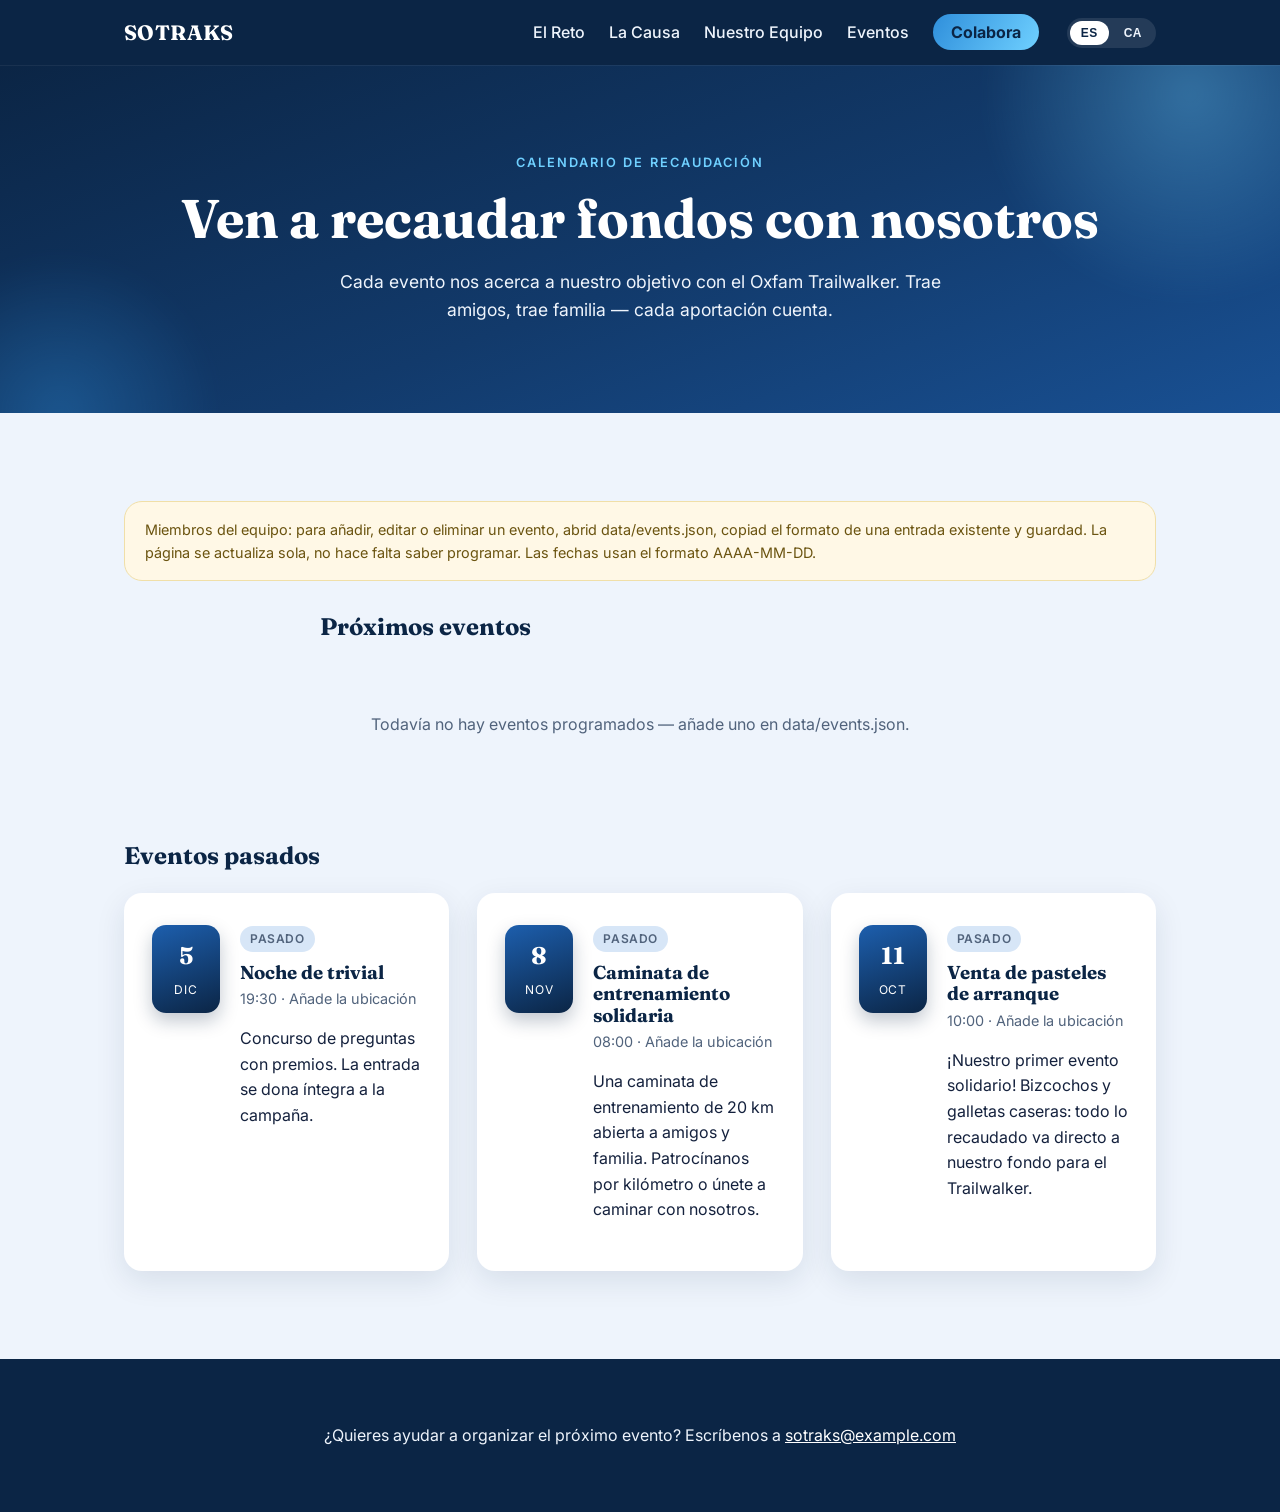
==== events.html @ 3c3a81ee "Sitio de SOTRAKS para el reto Oxfam Trailwalker Landing page bilingüe (ES/CA) con la historia del re" ====
<!doctype html>
<html lang="es">
<head>
  <meta charset="UTF-8">
  <meta name="viewport" content="width=device-width, initial-scale=1.0">
  <title>SOTRAKS · Eventos</title>
  <link rel="preconnect" href="https://fonts.googleapis.com">
  <link rel="preconnect" href="https://fonts.gstatic.com" crossorigin>
  <link href="https://fonts.googleapis.com/css2?family=Fraunces:opsz,wght@9..144,600;9..144,700&family=Inter:wght@400;500;600;700&display=swap" rel="stylesheet">
  <link rel="stylesheet" href="css/styles.css">
</head>
<body>

  <header class="site-header" data-site-header>
    <nav class="nav">
      <a class="brand" href="index.html"><span data-team-name>SOTRAKS</span></a>
      <button class="nav-toggle" type="button" data-nav-toggle aria-label="Abrir menú" aria-expanded="false">
        <span></span><span></span><span></span>
      </button>
      <div class="nav-menu" data-nav-menu>
        <ul>
          <li><a href="index.html#challenge" data-i18n="nav.challenge"></a></li>
          <li><a href="index.html#cause" data-i18n="nav.cause"></a></li>
          <li><a href="index.html#team" data-i18n="nav.team"></a></li>
          <li><a href="events.html" data-i18n="nav.events"></a></li>
          <li class="cta-item"><a class="cta" data-donation-link data-i18n="nav.cta" href="#" target="_blank" rel="noopener"></a></li>
        </ul>
        <div class="lang-switch" data-lang-switch>
          <button type="button" data-lang-btn="es">ES</button>
          <button type="button" data-lang-btn="ca">CA</button>
        </div>
      </div>
    </nav>
  </header>

  <section class="hero" style="padding-bottom: 56px;">
    <div class="container">
      <div class="eyebrow" data-i18n="eventsPage.eyebrow"></div>
      <h1 data-i18n="eventsPage.headline"></h1>
      <p class="lead" data-i18n="eventsPage.lead"></p>
    </div>
  </section>

  <section>
    <div class="container">
      <div class="note-box reveal" data-i18n="eventsPage.note"></div>

      <div class="section-heading reveal" style="text-align:left; margin-bottom:24px;">
        <h2 data-i18n="eventsPage.upcomingHeading"></h2>
      </div>
      <div class="grid cols-2" data-upcoming-events></div>

      <div class="section-heading reveal" style="text-align:left; margin: 56px 0 24px;">
        <h2 data-i18n="eventsPage.pastHeading"></h2>
      </div>
      <div class="grid cols-2" data-past-events></div>
    </div>
  </section>

  <footer class="site-footer">
    <div class="container">
      <p><span data-i18n="eventsPage.footerContact"></span> <a data-contact-email href="#"></a></p>
      <div class="socials" data-socials></div>
    </div>
  </footer>

  <script src="js/site.js"></script>
  <script src="js/events.js"></script>
</body>
</html>
---- css/styles.css ----
:root {
  --navy: #0b2545;
  --navy-2: #123a6b;
  --forest: #1d5fae;
  --forest-dark: #0b2545;
  --leaf: #2f7fd0;
  --sand: #eef4fc;
  --sand-dark: #d7e6f7;
  --clay: #2f8fdb;
  --accent-2: #6fd0ff;
  --ink: #14213d;
  --muted: #51637c;
  --white: #ffffff;
  --radius: 18px;
  --shadow: 0 10px 30px rgba(11, 37, 69, 0.1);
  --shadow-lg: 0 24px 48px rgba(11, 37, 69, 0.18);
  --font-display: "Fraunces", Georgia, "Iowan Old Style", serif;
  --font-body: "Inter", "Avenir Next", "Segoe UI", system-ui, -apple-system, sans-serif;
}

* { box-sizing: border-box; }

html { scroll-behavior: smooth; }

body {
  margin: 0;
  font-family: var(--font-body);
  color: var(--ink);
  background: var(--sand);
  line-height: 1.6;
}

h1, h2, h3 {
  font-family: var(--font-display);
  color: var(--forest-dark);
  line-height: 1.15;
  margin-top: 0;
}

a { color: var(--forest); }

img { max-width: 100%; display: block; }

.container {
  max-width: 1080px;
  margin: 0 auto;
  padding: 0 24px;
}

/* Reveal-on-scroll */
.reveal {
  opacity: 0;
  transform: translateY(28px);
  transition: opacity 0.7s ease, transform 0.7s ease;
}

.reveal.visible {
  opacity: 1;
  transform: none;
}

@media (prefers-reduced-motion: reduce) {
  .reveal { opacity: 1; transform: none; transition: none; }
}

/* Nav */
.site-header {
  background: var(--navy);
  color: var(--white);
  position: sticky;
  top: 0;
  z-index: 20;
  box-shadow: 0 1px 0 rgba(255, 255, 255, 0.06);
  transition: box-shadow 0.25s ease;
}

.site-header.scrolled {
  box-shadow: 0 12px 30px rgba(3, 15, 33, 0.35);
}

.nav {
  display: flex;
  align-items: center;
  justify-content: space-between;
  padding: 16px 24px;
  max-width: 1080px;
  margin: 0 auto;
  position: relative;
}

.nav .brand {
  color: var(--white);
  font-family: var(--font-display);
  font-weight: 700;
  text-decoration: none;
  font-size: 1.3rem;
  letter-spacing: 0.02em;
}

.nav-menu {
  display: flex;
  align-items: center;
  gap: 28px;
}

.nav ul {
  list-style: none;
  display: flex;
  gap: 24px;
  margin: 0;
  padding: 0;
}

.nav a {
  color: var(--sand);
  text-decoration: none;
  font-weight: 500;
  transition: color 0.15s ease;
}

.nav a:hover { color: var(--white); }

.nav .cta {
  background: linear-gradient(120deg, var(--clay), var(--accent-2));
  color: var(--navy);
  font-weight: 700;
  padding: 8px 18px;
  border-radius: 999px;
}

.lang-switch {
  display: flex;
  gap: 4px;
  background: rgba(255, 255, 255, 0.1);
  border-radius: 999px;
  padding: 3px;
  flex-shrink: 0;
}

.lang-switch button {
  border: none;
  background: transparent;
  color: var(--sand);
  font-weight: 700;
  font-size: 0.75rem;
  letter-spacing: 0.04em;
  padding: 5px 11px;
  border-radius: 999px;
  cursor: pointer;
  transition: background 0.15s ease, color 0.15s ease;
}

.lang-switch button.active {
  background: var(--white);
  color: var(--forest-dark);
}

.nav-toggle {
  display: none;
  flex-direction: column;
  justify-content: center;
  gap: 5px;
  width: 34px;
  height: 34px;
  border: none;
  background: transparent;
  cursor: pointer;
  padding: 0;
}

.nav-toggle span {
  display: block;
  height: 2px;
  border-radius: 2px;
  background: var(--white);
  transition: transform 0.25s ease, opacity 0.25s ease;
}

.nav-toggle.open span:nth-child(1) { transform: translateY(7px) rotate(45deg); }
.nav-toggle.open span:nth-child(2) { opacity: 0; }
.nav-toggle.open span:nth-child(3) { transform: translateY(-7px) rotate(-45deg); }

/* Hero */
.hero {
  position: relative;
  overflow: hidden;
  background: linear-gradient(160deg, var(--navy) 0%, var(--navy-2) 55%, var(--forest) 130%);
  color: var(--white);
  padding: 88px 24px 72px;
  text-align: center;
}

.hero::before,
.hero::after {
  content: "";
  position: absolute;
  border-radius: 50%;
  filter: blur(10px);
  opacity: 0.35;
  pointer-events: none;
}

.hero::before {
  width: 420px;
  height: 420px;
  background: radial-gradient(circle, var(--accent-2) 0%, transparent 70%);
  top: -180px;
  right: -120px;
}

.hero::after {
  width: 320px;
  height: 320px;
  background: radial-gradient(circle, var(--clay) 0%, transparent 70%);
  bottom: -160px;
  left: -100px;
}

.hero .container { position: relative; z-index: 1; }

.hero .eyebrow {
  text-transform: uppercase;
  letter-spacing: 0.16em;
  font-size: 0.8rem;
  font-weight: 600;
  color: var(--accent-2);
  margin-bottom: 14px;
}

.hero h1 {
  color: var(--white);
  font-size: clamp(2.1rem, 5vw, 3.4rem);
  margin-bottom: 18px;
}

.hero p.lead {
  max-width: 640px;
  margin: 0 auto 32px;
  color: var(--sand);
  font-size: 1.1rem;
}

.button-row {
  display: flex;
  gap: 16px;
  justify-content: center;
  flex-wrap: wrap;
  margin-bottom: 40px;
}

.btn {
  display: inline-block;
  padding: 14px 30px;
  border-radius: 999px;
  text-decoration: none;
  font-weight: 700;
  transition: transform 0.18s ease, box-shadow 0.18s ease;
}

.btn-primary {
  background: linear-gradient(120deg, var(--clay), var(--accent-2));
  color: var(--navy);
  box-shadow: 0 10px 24px rgba(47, 143, 219, 0.35);
}

.btn-secondary {
  background: transparent;
  color: var(--white);
  border: 2px solid rgba(255, 255, 255, 0.5);
}

.btn:hover {
  transform: translateY(-3px);
  box-shadow: 0 16px 32px rgba(47, 143, 219, 0.4);
}

/* Progress bar */
.progress-wrap {
  position: relative;
  background: rgba(255, 255, 255, 0.15);
  border-radius: 999px;
  overflow: hidden;
  height: 14px;
  max-width: 480px;
  margin: 0 auto 44px;
}

.progress-bar {
  position: relative;
  height: 100%;
  width: 0%;
  background: linear-gradient(90deg, var(--clay), var(--accent-2));
  border-radius: 999px;
  transition: width 1.1s cubic-bezier(0.22, 1, 0.36, 1);
  overflow: hidden;
}

.progress-bar::after {
  content: "";
  position: absolute;
  inset: 0;
  background: linear-gradient(110deg, transparent 20%, rgba(255, 255, 255, 0.5) 40%, transparent 60%);
  background-size: 200% 100%;
  animation: shimmer 2.4s ease-in-out infinite;
}

@keyframes shimmer {
  0% { background-position: 200% 0; }
  100% { background-position: -50% 0; }
}

/* Hero stats */
.hero-stats {
  display: grid;
  grid-template-columns: repeat(4, 1fr);
  gap: 20px;
  max-width: 780px;
  margin: 0 auto;
}

.hero-stats .stat {
  background: rgba(255, 255, 255, 0.08);
  border: 1px solid rgba(255, 255, 255, 0.12);
  border-radius: var(--radius);
  padding: 16px 10px;
  backdrop-filter: blur(6px);
}

.hero-stats .stat .value {
  font-family: var(--font-display);
  font-size: 1.7rem;
  font-weight: 700;
  color: var(--white);
  display: block;
}

.hero-stats .stat .label {
  color: var(--sand-dark);
  font-size: 0.72rem;
  text-transform: uppercase;
  letter-spacing: 0.06em;
}

/* Sections */
section {
  padding: 88px 0;
}

section.alt { background: var(--white); }

.section-heading {
  text-align: center;
  max-width: 640px;
  margin: 0 auto 48px;
}

.section-heading p { color: var(--muted); }

.grid {
  display: grid;
  gap: 28px;
}

.grid.cols-2 { grid-template-columns: repeat(auto-fit, minmax(280px, 1fr)); }
.grid.cols-3 { grid-template-columns: repeat(auto-fit, minmax(220px, 1fr)); }

.card {
  background: var(--white);
  border-radius: var(--radius);
  padding: 32px 28px;
  box-shadow: var(--shadow);
  transition: transform 0.25s ease, box-shadow 0.25s ease;
}

.card:hover {
  transform: translateY(-6px);
  box-shadow: var(--shadow-lg);
}

section.alt .card {
  background: var(--sand);
  box-shadow: none;
  border: 1px solid var(--sand-dark);
}

section.alt .card:hover {
  box-shadow: var(--shadow);
  border-color: transparent;
}

.card h3 { margin-bottom: 8px; }

.icon-badge {
  width: 54px;
  height: 54px;
  border-radius: 50%;
  background: linear-gradient(135deg, var(--forest), var(--accent-2));
  display: flex;
  align-items: center;
  justify-content: center;
  color: var(--white);
  margin-bottom: 18px;
}

.icon-badge svg {
  width: 26px;
  height: 26px;
  fill: none;
  stroke: currentColor;
  stroke-width: 1.8;
  stroke-linecap: round;
  stroke-linejoin: round;
}

.team-card {
  text-align: center;
  position: relative;
}

.team-card.role-walker { border-top: 3px solid var(--clay); }
.team-card.role-organizer { border-top: 3px solid var(--forest); }

.team-photo {
  width: 92px;
  height: 92px;
  border-radius: 50%;
  background: var(--sand-dark);
  margin: 0 auto 16px;
  display: flex;
  align-items: center;
  justify-content: center;
  color: var(--forest);
  font-family: var(--font-display);
  font-weight: 700;
  font-size: 1.4rem;
  overflow: hidden;
}

.team-photo img { width: 100%; height: 100%; object-fit: cover; }

/* Events */
.event-card {
  display: flex;
  gap: 20px;
  align-items: flex-start;
}

.event-date-badge {
  background: linear-gradient(160deg, var(--forest), var(--navy));
  color: var(--white);
  border-radius: 14px;
  padding: 12px 14px;
  text-align: center;
  min-width: 68px;
  box-shadow: 0 8px 18px rgba(11, 37, 69, 0.25);
}

.event-date-badge .day {
  font-family: var(--font-display);
  font-size: 1.5rem;
  font-weight: 700;
  display: block;
}

.event-date-badge .month {
  text-transform: uppercase;
  font-size: 0.75rem;
  letter-spacing: 0.06em;
}

.event-body h3 { margin-bottom: 4px; }

.event-meta {
  color: var(--muted);
  font-size: 0.9rem;
  margin-bottom: 8px;
}

.event-status {
  display: inline-block;
  font-size: 0.75rem;
  font-weight: 600;
  text-transform: uppercase;
  letter-spacing: 0.05em;
  padding: 3px 10px;
  border-radius: 999px;
  margin-bottom: 10px;
}

.event-status.upcoming { background: #e1edfb; color: var(--forest-dark); }
.event-status.past { background: var(--sand-dark); color: var(--muted); }

.empty-state {
  text-align: center;
  color: var(--muted);
  padding: 48px 0;
}

/* Footer */
.site-footer {
  background: var(--navy);
  color: var(--sand);
  padding: 48px 0;
  text-align: center;
}

.site-footer a { color: var(--white); }

.site-footer .socials {
  display: flex;
  gap: 20px;
  justify-content: center;
  margin-top: 16px;
}

.note-box {
  background: #fff8e6;
  border: 1px solid #f0dfa8;
  border-radius: var(--radius);
  padding: 16px 20px;
  font-size: 0.9rem;
  color: #6b5410;
  margin-bottom: 32px;
}

@media (max-width: 860px) {
  .hero-stats { grid-template-columns: repeat(2, 1fr); }
}

@media (max-width: 760px) {
  .nav-toggle { display: flex; }

  .nav-menu {
    position: absolute;
    top: 100%;
    left: 0;
    right: 0;
    flex-direction: column;
    align-items: stretch;
    background: var(--navy-2);
    padding: 0 24px;
    max-height: 0;
    overflow: hidden;
    transition: max-height 0.3s ease, padding 0.3s ease;
  }

  .nav-menu.open {
    max-height: 420px;
    padding: 16px 24px 24px;
  }

  .nav ul {
    flex-direction: column;
    gap: 4px;
    width: 100%;
  }

  .nav ul li { width: 100%; }

  .nav ul a {
    display: block;
    padding: 10px 0;
    border-bottom: 1px solid rgba(255, 255, 255, 0.08);
  }

  .nav .cta {
    display: inline-block;
    margin-top: 8px;
  }

  .lang-switch { margin-top: 14px; align-self: flex-start; }
}
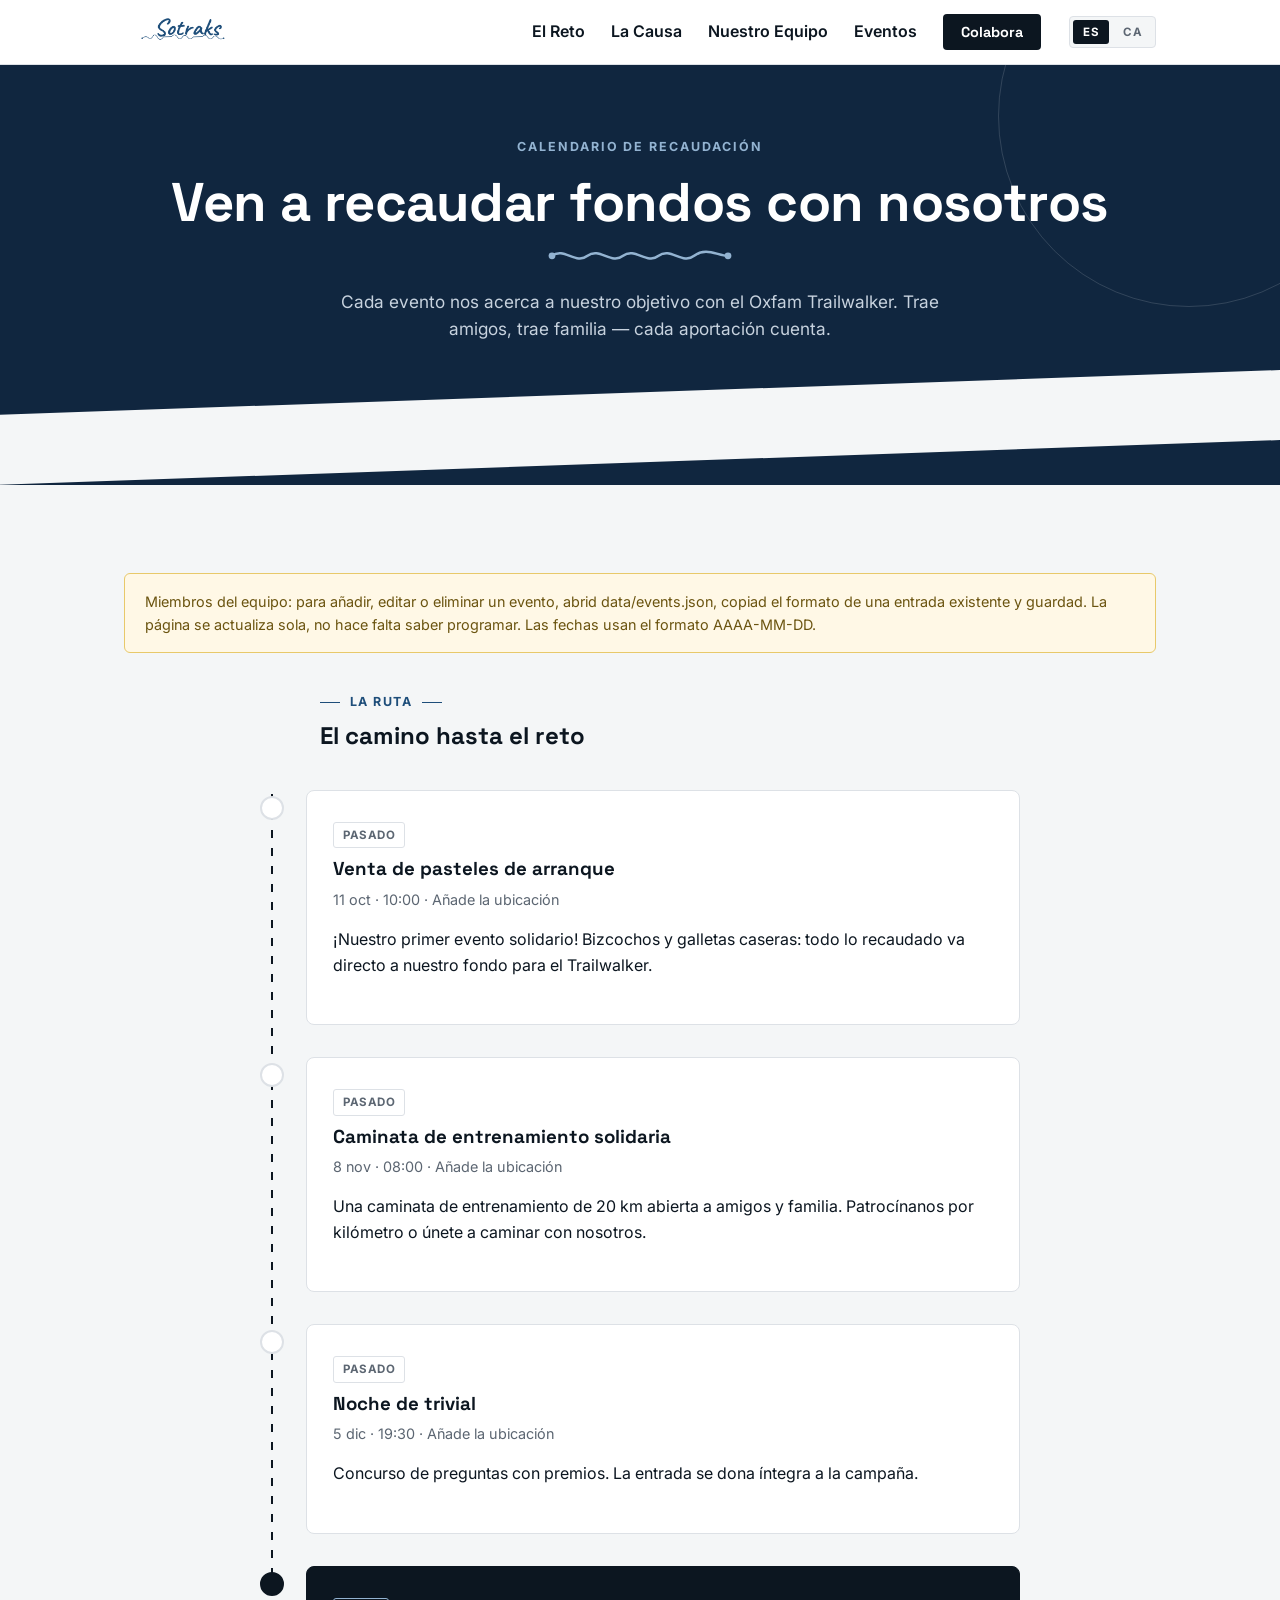
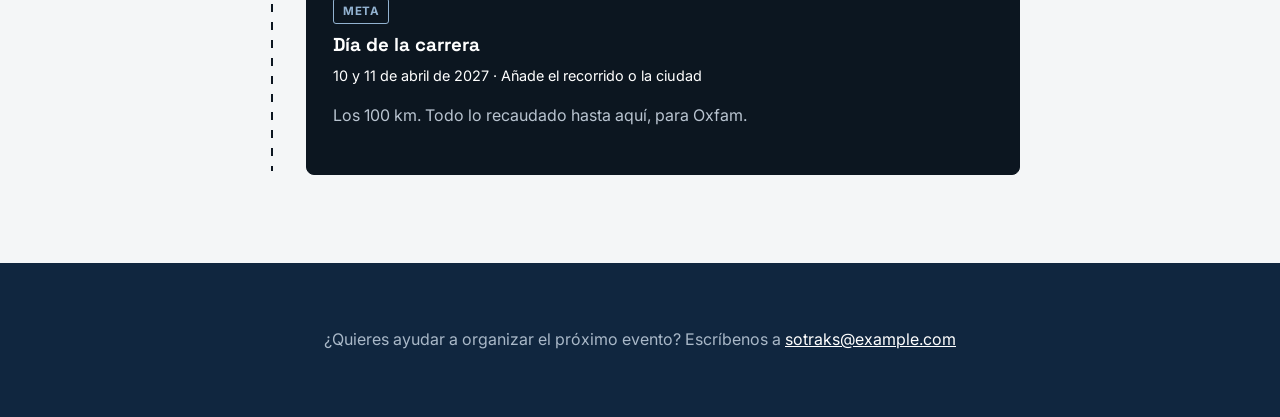
==== commit 4bc34e71: "Rediseño de marca y ruta de eventos Incorpora el logo real de SOTRAKS, reconstruye la estética en un" ====
--- a/events.html
+++ b/events.html
@@ -6,14 +6,14 @@
   <title>SOTRAKS · Eventos</title>
   <link rel="preconnect" href="https://fonts.googleapis.com">
   <link rel="preconnect" href="https://fonts.gstatic.com" crossorigin>
-  <link href="https://fonts.googleapis.com/css2?family=Fraunces:opsz,wght@9..144,600;9..144,700&family=Inter:wght@400;500;600;700&display=swap" rel="stylesheet">
+  <link href="https://fonts.googleapis.com/css2?family=Space+Grotesk:wght@500;600;700&family=Space+Mono:wght@400;700&family=Inter:wght@400;500;600;700&display=swap" rel="stylesheet">
   <link rel="stylesheet" href="css/styles.css">
 </head>
 <body>
 
   <header class="site-header" data-site-header>
     <nav class="nav">
-      <a class="brand" href="index.html"><span data-team-name>SOTRAKS</span></a>
+      <a class="brand" href="index.html"><img src="images/logo.png" alt="SOTRAKS"></a>
       <button class="nav-toggle" type="button" data-nav-toggle aria-label="Abrir menú" aria-expanded="false">
         <span></span><span></span><span></span>
       </button>
@@ -33,27 +33,29 @@
     </nav>
   </header>
 
-  <section class="hero" style="padding-bottom: 56px;">
+  <section class="hero">
     <div class="container">
       <div class="eyebrow" data-i18n="eventsPage.eyebrow"></div>
       <h1 data-i18n="eventsPage.headline"></h1>
+      <svg class="trail-underline" viewBox="0 0 220 26" aria-hidden="true">
+        <path d="M6,14 C20,3 34,25 48,14 C62,3 76,25 90,14 C104,3 118,25 132,14 C146,3 160,25 174,14 C188,3 202,14 214,14" fill="none" stroke="currentColor" stroke-width="3" stroke-linecap="round"/>
+        <circle cx="6" cy="14" r="4" fill="currentColor"/>
+        <circle cx="214" cy="14" r="4" fill="currentColor"/>
+      </svg>
       <p class="lead" data-i18n="eventsPage.lead"></p>
     </div>
+    <div class="hero-cut" aria-hidden="true"></div>
   </section>
 
   <section>
     <div class="container">
       <div class="note-box reveal" data-i18n="eventsPage.note"></div>
 
-      <div class="section-heading reveal" style="text-align:left; margin-bottom:24px;">
-        <h2 data-i18n="eventsPage.upcomingHeading"></h2>
+      <div class="section-heading reveal" style="text-align:left; margin-bottom:40px;">
+        <div class="kicker" data-i18n="eventsPage.kicker"></div>
+        <h2 data-i18n="eventsPage.timelineHeading"></h2>
       </div>
-      <div class="grid cols-2" data-upcoming-events></div>
-
-      <div class="section-heading reveal" style="text-align:left; margin: 56px 0 24px;">
-        <h2 data-i18n="eventsPage.pastHeading"></h2>
-      </div>
-      <div class="grid cols-2" data-past-events></div>
+      <div class="trail" data-timeline></div>
     </div>
   </section>
 
--- a/css/styles.css
+++ b/css/styles.css
@@ -1,21 +1,17 @@
 :root {
-  --navy: #0b2545;
-  --navy-2: #123a6b;
-  --forest: #1d5fae;
-  --forest-dark: #0b2545;
-  --leaf: #2f7fd0;
-  --sand: #eef4fc;
-  --sand-dark: #d7e6f7;
-  --clay: #2f8fdb;
-  --accent-2: #6fd0ff;
-  --ink: #14213d;
-  --muted: #51637c;
+  --ink: #0c1620;
+  --navy: #1e4e7a;
+  --navy-deep: #10263f;
+  --electric: #3a6ea5;
+  --steel: #93b3d1;
   --white: #ffffff;
-  --radius: 18px;
-  --shadow: 0 10px 30px rgba(11, 37, 69, 0.1);
-  --shadow-lg: 0 24px 48px rgba(11, 37, 69, 0.18);
-  --font-display: "Fraunces", Georgia, "Iowan Old Style", serif;
-  --font-body: "Inter", "Avenir Next", "Segoe UI", system-ui, -apple-system, sans-serif;
+  --paper: #f4f6f7;
+  --line: #dde1e6;
+  --muted: #5c6672;
+  --radius: 8px;
+  --font-display: "Space Grotesk", "Inter", sans-serif;
+  --font-body: "Inter", "Segoe UI", system-ui, -apple-system, sans-serif;
+  --font-mono: "Space Mono", "SFMono-Regular", Menlo, monospace;
 }
 
 * { box-sizing: border-box; }
@@ -26,18 +22,19 @@
   margin: 0;
   font-family: var(--font-body);
   color: var(--ink);
-  background: var(--sand);
+  background: var(--paper);
   line-height: 1.6;
 }
 
 h1, h2, h3 {
   font-family: var(--font-display);
-  color: var(--forest-dark);
+  font-weight: 700;
+  color: var(--ink);
   line-height: 1.15;
   margin-top: 0;
 }
 
-a { color: var(--forest); }
+a { color: var(--navy); }
 
 img { max-width: 100%; display: block; }
 
@@ -47,11 +44,36 @@
   padding: 0 24px;
 }
 
+/* Kicker tag: small label flanked by hairlines */
+.kicker {
+  display: inline-flex;
+  align-items: center;
+  gap: 10px;
+  font-family: var(--font-body);
+  font-size: 0.78rem;
+  font-weight: 700;
+  letter-spacing: 0.12em;
+  text-transform: uppercase;
+  color: var(--navy);
+  margin-bottom: 10px;
+}
+
+.kicker::before,
+.kicker::after {
+  content: "";
+  width: 20px;
+  height: 1px;
+  background: var(--navy);
+}
+
+.hero .kicker { color: var(--steel); }
+.hero .kicker::before, .hero .kicker::after { background: var(--steel); }
+
 /* Reveal-on-scroll */
 .reveal {
   opacity: 0;
-  transform: translateY(28px);
-  transition: opacity 0.7s ease, transform 0.7s ease;
+  transform: translateY(24px);
+  transition: opacity 0.6s ease, transform 0.6s ease;
 }
 
 .reveal.visible {
@@ -65,36 +87,39 @@
 
 /* Nav */
 .site-header {
-  background: var(--navy);
-  color: var(--white);
+  background: var(--white);
+  color: var(--ink);
   position: sticky;
   top: 0;
   z-index: 20;
-  box-shadow: 0 1px 0 rgba(255, 255, 255, 0.06);
+  border-bottom: 1px solid var(--line);
   transition: box-shadow 0.25s ease;
 }
 
 .site-header.scrolled {
-  box-shadow: 0 12px 30px rgba(3, 15, 33, 0.35);
+  box-shadow: 0 8px 20px rgba(12, 22, 32, 0.08);
 }
 
 .nav {
   display: flex;
   align-items: center;
   justify-content: space-between;
-  padding: 16px 24px;
+  padding: 10px 24px;
   max-width: 1080px;
   margin: 0 auto;
   position: relative;
 }
 
 .nav .brand {
-  color: var(--white);
-  font-family: var(--font-display);
-  font-weight: 700;
+  display: flex;
+  align-items: center;
   text-decoration: none;
-  font-size: 1.3rem;
-  letter-spacing: 0.02em;
+}
+
+.nav .brand img {
+  height: 42px;
+  width: auto;
+  display: block;
 }
 
 .nav-menu {
@@ -106,33 +131,50 @@
 .nav ul {
   list-style: none;
   display: flex;
-  gap: 24px;
+  gap: 26px;
   margin: 0;
   padding: 0;
 }
 
 .nav a {
-  color: var(--sand);
+  color: var(--ink);
   text-decoration: none;
-  font-weight: 500;
-  transition: color 0.15s ease;
-}
-
-.nav a:hover { color: var(--white); }
+  font-weight: 600;
+  background-image: linear-gradient(var(--navy), var(--navy));
+  background-repeat: no-repeat;
+  background-position: 0 100%;
+  background-size: 0% 2px;
+  transition: background-size 0.2s ease, color 0.2s ease;
+  padding-bottom: 2px;
+}
+
+.nav a:hover {
+  color: var(--navy);
+  background-size: 100% 2px;
+}
 
 .nav .cta {
-  background: linear-gradient(120deg, var(--clay), var(--accent-2));
-  color: var(--navy);
-  font-weight: 700;
-  padding: 8px 18px;
-  border-radius: 999px;
+  background: var(--ink);
+  color: var(--white);
+  font-weight: 700;
+  font-family: var(--font-display);
+  font-size: 0.9rem;
+  padding: 9px 18px;
+  border-radius: 4px;
+  background-image: none;
+}
+
+.nav .cta:hover {
+  background: var(--navy);
+  color: var(--white);
 }
 
 .lang-switch {
   display: flex;
   gap: 4px;
-  background: rgba(255, 255, 255, 0.1);
-  border-radius: 999px;
+  background: var(--paper);
+  border: 1px solid var(--line);
+  border-radius: 4px;
   padding: 3px;
   flex-shrink: 0;
 }
@@ -140,19 +182,20 @@
 .lang-switch button {
   border: none;
   background: transparent;
-  color: var(--sand);
-  font-weight: 700;
-  font-size: 0.75rem;
+  color: var(--muted);
+  font-family: var(--font-body);
+  font-weight: 700;
+  font-size: 0.72rem;
   letter-spacing: 0.04em;
-  padding: 5px 11px;
-  border-radius: 999px;
+  padding: 5px 10px;
+  border-radius: 3px;
   cursor: pointer;
   transition: background 0.15s ease, color 0.15s ease;
 }
 
 .lang-switch button.active {
-  background: var(--white);
-  color: var(--forest-dark);
+  background: var(--ink);
+  color: var(--white);
 }
 
 .nav-toggle {
@@ -171,8 +214,8 @@
 .nav-toggle span {
   display: block;
   height: 2px;
-  border-radius: 2px;
-  background: var(--white);
+  border-radius: 1px;
+  background: var(--ink);
   transition: transform 0.25s ease, opacity 0.25s ease;
 }
 
@@ -184,36 +227,33 @@
 .hero {
   position: relative;
   overflow: hidden;
-  background: linear-gradient(160deg, var(--navy) 0%, var(--navy-2) 55%, var(--forest) 130%);
+  background: var(--navy-deep);
   color: var(--white);
-  padding: 88px 24px 72px;
+  padding: 72px 24px 110px;
   text-align: center;
 }
 
-.hero::before,
-.hero::after {
+.hero::before {
   content: "";
   position: absolute;
+  width: 380px;
+  height: 380px;
+  border: 1px solid rgba(255, 255, 255, 0.14);
   border-radius: 50%;
-  filter: blur(10px);
-  opacity: 0.35;
+  top: -140px;
+  right: -100px;
   pointer-events: none;
 }
 
-.hero::before {
-  width: 420px;
-  height: 420px;
-  background: radial-gradient(circle, var(--accent-2) 0%, transparent 70%);
-  top: -180px;
-  right: -120px;
-}
-
-.hero::after {
-  width: 320px;
-  height: 320px;
-  background: radial-gradient(circle, var(--clay) 0%, transparent 70%);
-  bottom: -160px;
-  left: -100px;
+.hero-cut {
+  position: absolute;
+  left: -5%;
+  right: -5%;
+  bottom: -2px;
+  height: 70px;
+  background: var(--paper);
+  transform: skewY(-2deg);
+  transform-origin: bottom left;
 }
 
 .hero .container { position: relative; z-index: 1; }
@@ -221,23 +261,32 @@
 .hero .eyebrow {
   text-transform: uppercase;
   letter-spacing: 0.16em;
-  font-size: 0.8rem;
-  font-weight: 600;
-  color: var(--accent-2);
+  font-size: 0.78rem;
+  font-weight: 700;
+  color: var(--steel);
   margin-bottom: 14px;
 }
 
 .hero h1 {
   color: var(--white);
   font-size: clamp(2.1rem, 5vw, 3.4rem);
-  margin-bottom: 18px;
+  letter-spacing: -0.01em;
+  margin-bottom: 10px;
+}
+
+.trail-underline {
+  display: block;
+  margin: 0 auto 22px;
+  width: 200px;
+  height: 22px;
+  color: var(--steel);
 }
 
 .hero p.lead {
-  max-width: 640px;
+  max-width: 620px;
   margin: 0 auto 32px;
-  color: var(--sand);
-  font-size: 1.1rem;
+  color: #c7d2de;
+  font-size: 1.08rem;
 }
 
 .button-row {
@@ -245,40 +294,60 @@
   gap: 16px;
   justify-content: center;
   flex-wrap: wrap;
-  margin-bottom: 40px;
+  margin-bottom: 44px;
 }
 
 .btn {
   display: inline-block;
-  padding: 14px 30px;
-  border-radius: 999px;
+  padding: 13px 28px;
+  border-radius: 6px;
   text-decoration: none;
   font-weight: 700;
-  transition: transform 0.18s ease, box-shadow 0.18s ease;
+  border: 2px solid transparent;
+  transition: transform 0.15s ease, box-shadow 0.15s ease;
 }
 
 .btn-primary {
-  background: linear-gradient(120deg, var(--clay), var(--accent-2));
-  color: var(--navy);
-  box-shadow: 0 10px 24px rgba(47, 143, 219, 0.35);
+  background: var(--white);
+  color: var(--ink);
+  border-color: var(--ink);
+  box-shadow: 4px 4px 0 rgba(12, 22, 32, 0.7);
+}
+
+.btn-primary:hover {
+  transform: translate(-2px, -2px);
+  box-shadow: 6px 6px 0 rgba(12, 22, 32, 0.7);
 }
 
 .btn-secondary {
   background: transparent;
   color: var(--white);
-  border: 2px solid rgba(255, 255, 255, 0.5);
-}
-
-.btn:hover {
-  transform: translateY(-3px);
-  box-shadow: 0 16px 32px rgba(47, 143, 219, 0.4);
+  border-color: rgba(255, 255, 255, 0.55);
+}
+
+.btn-secondary:hover {
+  transform: translate(-2px, -2px);
+  box-shadow: 4px 4px 0 rgba(255, 255, 255, 0.35);
+}
+
+.btn-outline {
+  background: transparent;
+  color: var(--ink);
+  border-color: var(--ink);
+}
+
+.btn-outline:hover {
+  transform: translate(-2px, -2px);
+  box-shadow: 4px 4px 0 var(--ink);
+  border-color: var(--ink);
 }
 
 /* Progress bar */
 .progress-wrap {
   position: relative;
-  background: rgba(255, 255, 255, 0.15);
-  border-radius: 999px;
+  background: rgba(255, 255, 255, 0.08);
+  border: 1px solid rgba(255, 255, 255, 0.25);
+  border-radius: 4px;
   overflow: hidden;
   height: 14px;
   max-width: 480px;
@@ -289,54 +358,38 @@
   position: relative;
   height: 100%;
   width: 0%;
-  background: linear-gradient(90deg, var(--clay), var(--accent-2));
-  border-radius: 999px;
+  background: var(--electric);
+  border-radius: 3px;
   transition: width 1.1s cubic-bezier(0.22, 1, 0.36, 1);
-  overflow: hidden;
-}
-
-.progress-bar::after {
-  content: "";
-  position: absolute;
-  inset: 0;
-  background: linear-gradient(110deg, transparent 20%, rgba(255, 255, 255, 0.5) 40%, transparent 60%);
-  background-size: 200% 100%;
-  animation: shimmer 2.4s ease-in-out infinite;
-}
-
-@keyframes shimmer {
-  0% { background-position: 200% 0; }
-  100% { background-position: -50% 0; }
 }
 
 /* Hero stats */
 .hero-stats {
   display: grid;
   grid-template-columns: repeat(4, 1fr);
-  gap: 20px;
+  gap: 14px;
   max-width: 780px;
   margin: 0 auto;
 }
 
 .hero-stats .stat {
-  background: rgba(255, 255, 255, 0.08);
-  border: 1px solid rgba(255, 255, 255, 0.12);
-  border-radius: var(--radius);
+  background: rgba(255, 255, 255, 0.03);
+  border: 1px solid rgba(255, 255, 255, 0.18);
+  border-radius: 6px;
   padding: 16px 10px;
-  backdrop-filter: blur(6px);
 }
 
 .hero-stats .stat .value {
-  font-family: var(--font-display);
-  font-size: 1.7rem;
+  font-family: var(--font-mono);
+  font-size: 1.5rem;
   font-weight: 700;
   color: var(--white);
   display: block;
 }
 
 .hero-stats .stat .label {
-  color: var(--sand-dark);
-  font-size: 0.72rem;
+  color: #9fb1c4;
+  font-size: 0.68rem;
   text-transform: uppercase;
   letter-spacing: 0.06em;
 }
@@ -358,7 +411,7 @@
 
 .grid {
   display: grid;
-  gap: 28px;
+  gap: 24px;
 }
 
 .grid.cols-2 { grid-template-columns: repeat(auto-fit, minmax(280px, 1fr)); }
@@ -366,45 +419,45 @@
 
 .card {
   background: var(--white);
+  border: 1px solid var(--line);
   border-radius: var(--radius);
-  padding: 32px 28px;
-  box-shadow: var(--shadow);
-  transition: transform 0.25s ease, box-shadow 0.25s ease;
+  padding: 30px 26px;
+  transition: transform 0.2s ease, box-shadow 0.2s ease, border-color 0.2s ease;
 }
 
 .card:hover {
-  transform: translateY(-6px);
-  box-shadow: var(--shadow-lg);
+  transform: translate(-4px, -4px);
+  box-shadow: 6px 6px 0 var(--ink);
+  border-color: var(--ink);
 }
 
 section.alt .card {
-  background: var(--sand);
-  box-shadow: none;
-  border: 1px solid var(--sand-dark);
-}
-
-section.alt .card:hover {
-  box-shadow: var(--shadow);
-  border-color: transparent;
+  background: var(--paper);
 }
 
 .card h3 { margin-bottom: 8px; }
 
 .icon-badge {
-  width: 54px;
-  height: 54px;
-  border-radius: 50%;
-  background: linear-gradient(135deg, var(--forest), var(--accent-2));
+  width: 48px;
+  height: 48px;
+  border-radius: 8px;
+  border: 2px solid var(--ink);
   display: flex;
   align-items: center;
   justify-content: center;
-  color: var(--white);
+  color: var(--ink);
   margin-bottom: 18px;
+  transition: border-color 0.2s ease, color 0.2s ease;
+}
+
+.card:hover .icon-badge {
+  border-color: var(--navy);
+  color: var(--navy);
 }
 
 .icon-badge svg {
-  width: 26px;
-  height: 26px;
+  width: 24px;
+  height: 24px;
   fill: none;
   stroke: currentColor;
   stroke-width: 1.8;
@@ -415,57 +468,124 @@
 .team-card {
   text-align: center;
   position: relative;
-}
-
-.team-card.role-walker { border-top: 3px solid var(--clay); }
-.team-card.role-organizer { border-top: 3px solid var(--forest); }
+  margin-top: 10px;
+}
+
+.role-tag {
+  position: absolute;
+  top: -12px;
+  left: 20px;
+  background: var(--white);
+  border: 1.5px solid var(--ink);
+  border-radius: 3px;
+  padding: 2px 8px;
+  font-family: var(--font-body);
+  font-size: 0.65rem;
+  font-weight: 700;
+  text-transform: uppercase;
+  letter-spacing: 0.05em;
+  transform: rotate(-3deg);
+}
+
+.role-walker .role-tag { border-color: var(--navy); color: var(--navy); }
+.role-organizer .role-tag { border-color: var(--ink); color: var(--ink); }
 
 .team-photo {
-  width: 92px;
-  height: 92px;
+  width: 88px;
+  height: 88px;
   border-radius: 50%;
-  background: var(--sand-dark);
-  margin: 0 auto 16px;
+  background: var(--paper);
+  border: 1px solid var(--line);
+  margin: 14px auto 16px;
   display: flex;
   align-items: center;
   justify-content: center;
-  color: var(--forest);
+  color: var(--navy);
   font-family: var(--font-display);
   font-weight: 700;
-  font-size: 1.4rem;
+  font-size: 1.3rem;
   overflow: hidden;
 }
 
 .team-photo img { width: 100%; height: 100%; object-fit: cover; }
 
+/* Trail timeline (events page) */
+.trail {
+  position: relative;
+  max-width: 760px;
+  margin: 0 auto;
+}
+
+.trail-line {
+  position: absolute;
+  left: 11px;
+  top: 4px;
+  bottom: 4px;
+  width: 2px;
+  background-image: linear-gradient(to bottom, var(--ink) 0 8px, transparent 8px 18px);
+  background-size: 2px 18px;
+  background-repeat: repeat-y;
+}
+
+.trail-item {
+  position: relative;
+  display: flex;
+  gap: 22px;
+  align-items: flex-start;
+  padding-bottom: 32px;
+}
+
+.trail-item:last-child { padding-bottom: 0; }
+
+.trail-node {
+  position: relative;
+  z-index: 1;
+  flex: 0 0 24px;
+  width: 24px;
+  height: 24px;
+  margin-top: 6px;
+  border-radius: 50%;
+  background: var(--white);
+  border: 2px solid var(--line);
+}
+
+.trail-item.is-upcoming .trail-node { border-color: var(--navy); }
+
+.trail-item.is-upcoming .trail-node::after {
+  content: "";
+  position: absolute;
+  inset: 4px;
+  border-radius: 50%;
+  background: var(--navy);
+}
+
+.trail-item.is-finish .trail-node {
+  border-color: var(--ink);
+  background: var(--ink);
+}
+
+.trail-item .event-card { flex: 1; margin-top: 0; }
+
 /* Events */
-.event-card {
-  display: flex;
-  gap: 20px;
-  align-items: flex-start;
-}
-
-.event-date-badge {
-  background: linear-gradient(160deg, var(--forest), var(--navy));
-  color: var(--white);
-  border-radius: 14px;
-  padding: 12px 14px;
-  text-align: center;
-  min-width: 68px;
-  box-shadow: 0 8px 18px rgba(11, 37, 69, 0.25);
-}
-
-.event-date-badge .day {
-  font-family: var(--font-display);
-  font-size: 1.5rem;
-  font-weight: 700;
-  display: block;
-}
-
-.event-date-badge .month {
-  text-transform: uppercase;
-  font-size: 0.75rem;
-  letter-spacing: 0.06em;
+.event-card { width: 100%; }
+
+.event-meta {
+  font-size: 0.9rem;
+}
+
+.finish-card {
+  background: var(--ink);
+  border-color: var(--ink);
+}
+
+.finish-card h3,
+.finish-card .event-meta { color: var(--white); }
+
+.finish-card p { color: #b9c4d0; }
+
+.finish-card .event-status {
+  border-color: var(--steel);
+  color: var(--steel);
 }
 
 .event-body h3 { margin-bottom: 4px; }
@@ -478,17 +598,18 @@
 
 .event-status {
   display: inline-block;
-  font-size: 0.75rem;
-  font-weight: 600;
+  font-size: 0.72rem;
+  font-weight: 700;
   text-transform: uppercase;
   letter-spacing: 0.05em;
-  padding: 3px 10px;
-  border-radius: 999px;
+  padding: 3px 9px;
+  border-radius: 3px;
+  border: 1px solid;
   margin-bottom: 10px;
 }
 
-.event-status.upcoming { background: #e1edfb; color: var(--forest-dark); }
-.event-status.past { background: var(--sand-dark); color: var(--muted); }
+.event-status.upcoming { border-color: var(--navy); color: var(--navy); }
+.event-status.past { border-color: var(--line); color: var(--muted); }
 
 .empty-state {
   text-align: center;
@@ -498,8 +619,8 @@
 
 /* Footer */
 .site-footer {
-  background: var(--navy);
-  color: var(--sand);
+  background: var(--navy-deep);
+  color: #a9b8c8;
   padding: 48px 0;
   text-align: center;
 }
@@ -515,8 +636,8 @@
 
 .note-box {
   background: #fff8e6;
-  border: 1px solid #f0dfa8;
-  border-radius: var(--radius);
+  border: 1px solid #e8c96a;
+  border-radius: 6px;
   padding: 16px 20px;
   font-size: 0.9rem;
   color: #6b5410;
@@ -537,10 +658,11 @@
     right: 0;
     flex-direction: column;
     align-items: stretch;
-    background: var(--navy-2);
+    background: var(--white);
     padding: 0 24px;
     max-height: 0;
     overflow: hidden;
+    border-bottom: 1px solid var(--line);
     transition: max-height 0.3s ease, padding 0.3s ease;
   }
 
@@ -560,7 +682,7 @@
   .nav ul a {
     display: block;
     padding: 10px 0;
-    border-bottom: 1px solid rgba(255, 255, 255, 0.08);
+    border-bottom: 1px solid var(--line);
   }
 
   .nav .cta {
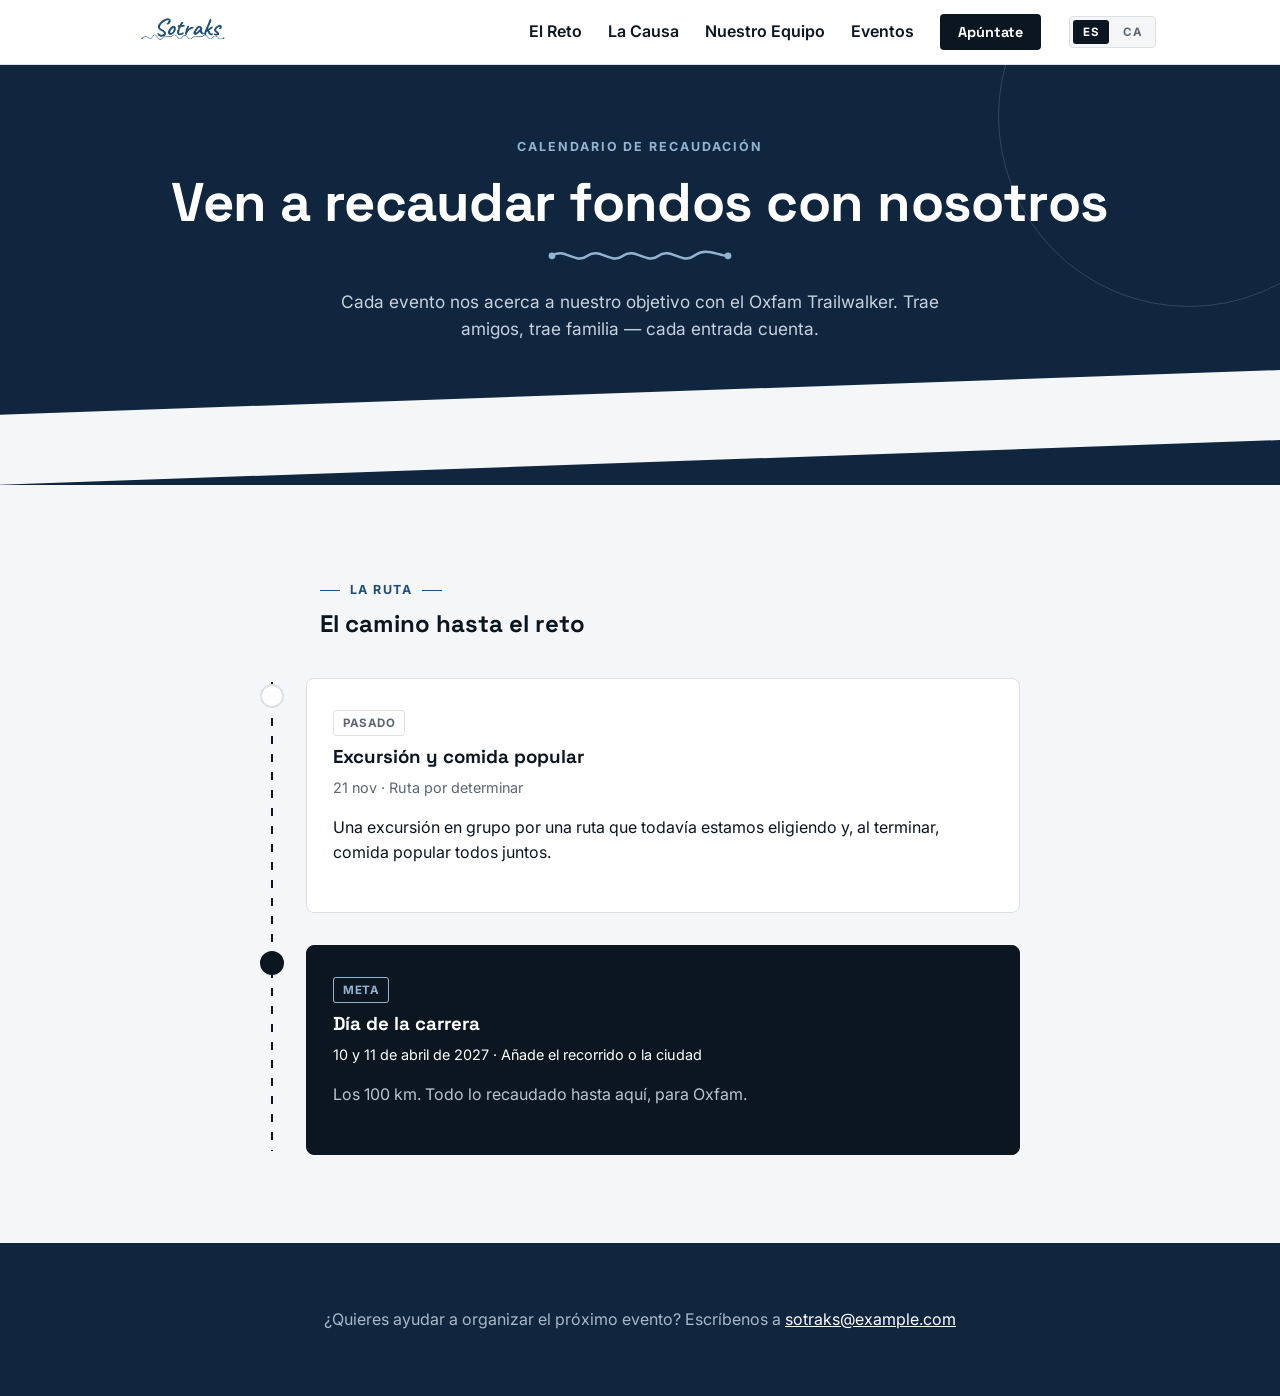
==== commit 9a5f37dc: "Equipo de 15 sin roles, único evento real y limpieza de Eventos Elimina la distinción entre caminant" ====
--- a/events.html
+++ b/events.html
@@ -23,7 +23,7 @@
           <li><a href="index.html#cause" data-i18n="nav.cause"></a></li>
           <li><a href="index.html#team" data-i18n="nav.team"></a></li>
           <li><a href="events.html" data-i18n="nav.events"></a></li>
-          <li class="cta-item"><a class="cta" data-donation-link data-i18n="nav.cta" href="#" target="_blank" rel="noopener"></a></li>
+          <li class="cta-item"><a class="cta" data-i18n="nav.cta" href="inscripcion.html"></a></li>
         </ul>
         <div class="lang-switch" data-lang-switch>
           <button type="button" data-lang-btn="es">ES</button>
@@ -49,8 +49,6 @@
 
   <section>
     <div class="container">
-      <div class="note-box reveal" data-i18n="eventsPage.note"></div>
-
       <div class="section-heading reveal" style="text-align:left; margin-bottom:40px;">
         <div class="kicker" data-i18n="eventsPage.kicker"></div>
         <h2 data-i18n="eventsPage.timelineHeading"></h2>
--- a/css/styles.css
+++ b/css/styles.css
@@ -243,6 +243,23 @@
   top: -140px;
   right: -100px;
   pointer-events: none;
+  z-index: 1;
+}
+
+.hero-video {
+  position: absolute;
+  inset: 0;
+  width: 100%;
+  height: 100%;
+  object-fit: cover;
+  z-index: 0;
+}
+
+.hero-overlay {
+  position: absolute;
+  inset: 0;
+  background: linear-gradient(160deg, rgba(16, 38, 63, 0.68) 0%, rgba(16, 38, 63, 0.55) 60%, rgba(16, 38, 63, 0.72) 100%);
+  z-index: 0;
 }
 
 .hero-cut {
@@ -254,9 +271,10 @@
   background: var(--paper);
   transform: skewY(-2deg);
   transform-origin: bottom left;
-}
-
-.hero .container { position: relative; z-index: 1; }
+  z-index: 2;
+}
+
+.hero .container { position: relative; z-index: 2; }
 
 .hero .eyebrow {
   text-transform: uppercase;
@@ -468,27 +486,7 @@
 .team-card {
   text-align: center;
   position: relative;
-  margin-top: 10px;
-}
-
-.role-tag {
-  position: absolute;
-  top: -12px;
-  left: 20px;
-  background: var(--white);
-  border: 1.5px solid var(--ink);
-  border-radius: 3px;
-  padding: 2px 8px;
-  font-family: var(--font-body);
-  font-size: 0.65rem;
-  font-weight: 700;
-  text-transform: uppercase;
-  letter-spacing: 0.05em;
-  transform: rotate(-3deg);
-}
-
-.role-walker .role-tag { border-color: var(--navy); color: var(--navy); }
-.role-organizer .role-tag { border-color: var(--ink); color: var(--ink); }
+}
 
 .team-photo {
   width: 88px;
@@ -496,7 +494,7 @@
   border-radius: 50%;
   background: var(--paper);
   border: 1px solid var(--line);
-  margin: 14px auto 16px;
+  margin: 0 auto 16px;
   display: flex;
   align-items: center;
   justify-content: center;
@@ -634,18 +632,155 @@
   margin-top: 16px;
 }
 
-.note-box {
-  background: #fff8e6;
-  border: 1px solid #e8c96a;
+/* Buttons: solid + small */
+[hidden] { display: none !important; }
+
+button.btn { cursor: pointer; font-family: var(--font-body); font-size: 1rem; }
+
+.btn-solid {
+  background: var(--ink);
+  color: var(--white);
+  border-color: var(--ink);
+}
+
+.btn-solid:hover {
+  transform: translate(-2px, -2px);
+  box-shadow: 4px 4px 0 var(--navy);
+}
+
+.btn-small { padding: 7px 16px; font-size: 0.85rem; }
+
+.event-actions { margin-top: 14px; }
+
+/* Signup */
+.signup { padding-top: 56px; }
+
+.narrow { max-width: 720px; }
+
+.form-card {
+  background: var(--white);
+  border: 1px solid var(--line);
+  border-radius: var(--radius);
+  padding: 36px 32px;
+}
+
+.form-card + .form-card { margin-top: 24px; }
+
+.form-card h2 { margin-bottom: 22px; }
+
+.field {
+  display: flex;
+  flex-direction: column;
+  gap: 6px;
+  margin-bottom: 18px;
+}
+
+.field label { font-weight: 600; font-size: 0.9rem; }
+
+.field input,
+.field select,
+.field textarea {
+  font: inherit;
+  padding: 11px 12px;
+  border: 1px solid #c4cad1;
   border-radius: 6px;
-  padding: 16px 20px;
-  font-size: 0.9rem;
-  color: #6b5410;
-  margin-bottom: 32px;
+  background: var(--white);
+  color: var(--ink);
+  width: 100%;
+}
+
+.field input:focus,
+.field select:focus,
+.field textarea:focus {
+  outline: none;
+  border-color: var(--navy);
+  box-shadow: 0 0 0 3px rgba(30, 78, 122, 0.15);
+}
+
+.field-row {
+  display: grid;
+  grid-template-columns: 1fr 1fr;
+  gap: 16px;
+}
+
+.field-small { max-width: 140px; }
+
+.form-note {
+  font-size: 0.82rem;
+  color: var(--muted);
+  margin: 4px 0 22px;
+}
+
+.pay-lead { color: var(--muted); margin-bottom: 22px; }
+
+.summary {
+  margin: 0 0 24px;
+  border: 1px solid var(--line);
+  border-radius: 6px;
+}
+
+.summary div {
+  display: flex;
+  justify-content: space-between;
+  gap: 16px;
+  padding: 10px 14px;
+  border-bottom: 1px solid var(--line);
+}
+
+.summary div:last-child { border-bottom: 0; font-weight: 700; }
+.summary dt { color: var(--muted); }
+.summary dd { margin: 0; text-align: right; }
+
+.pay-methods { display: grid; gap: 14px; margin-bottom: 14px; }
+
+.pay-method {
+  border: 1px solid var(--line);
+  border-radius: 6px;
+  padding: 14px 16px;
+  background: var(--paper);
+}
+
+.pay-method h3 { font-size: 1rem; margin-bottom: 8px; }
+.pay-method .form-note { margin: 8px 0 0; }
+
+.pay-value {
+  display: flex;
+  align-items: center;
+  justify-content: space-between;
+  gap: 12px;
+  flex-wrap: wrap;
+  font-family: var(--font-mono);
+  overflow-wrap: anywhere;
+}
+
+.copy-btn {
+  border: 1px solid var(--ink);
+  background: var(--white);
+  color: var(--ink);
+  border-radius: 4px;
+  padding: 4px 10px;
+  font: 700 0.78rem var(--font-body);
+  cursor: pointer;
+}
+
+.copy-btn:hover { background: var(--ink); color: var(--white); }
+
+.concept { margin-top: 14px; }
+
+.pay-actions {
+  display: flex;
+  gap: 14px;
+  flex-wrap: wrap;
+  margin: 24px 0 16px;
 }
 
 @media (max-width: 860px) {
   .hero-stats { grid-template-columns: repeat(2, 1fr); }
+}
+
+@media (max-width: 600px) {
+  .field-row { grid-template-columns: 1fr; gap: 0; }
+  .form-card { padding: 26px 20px; }
 }
 
 @media (max-width: 760px) {
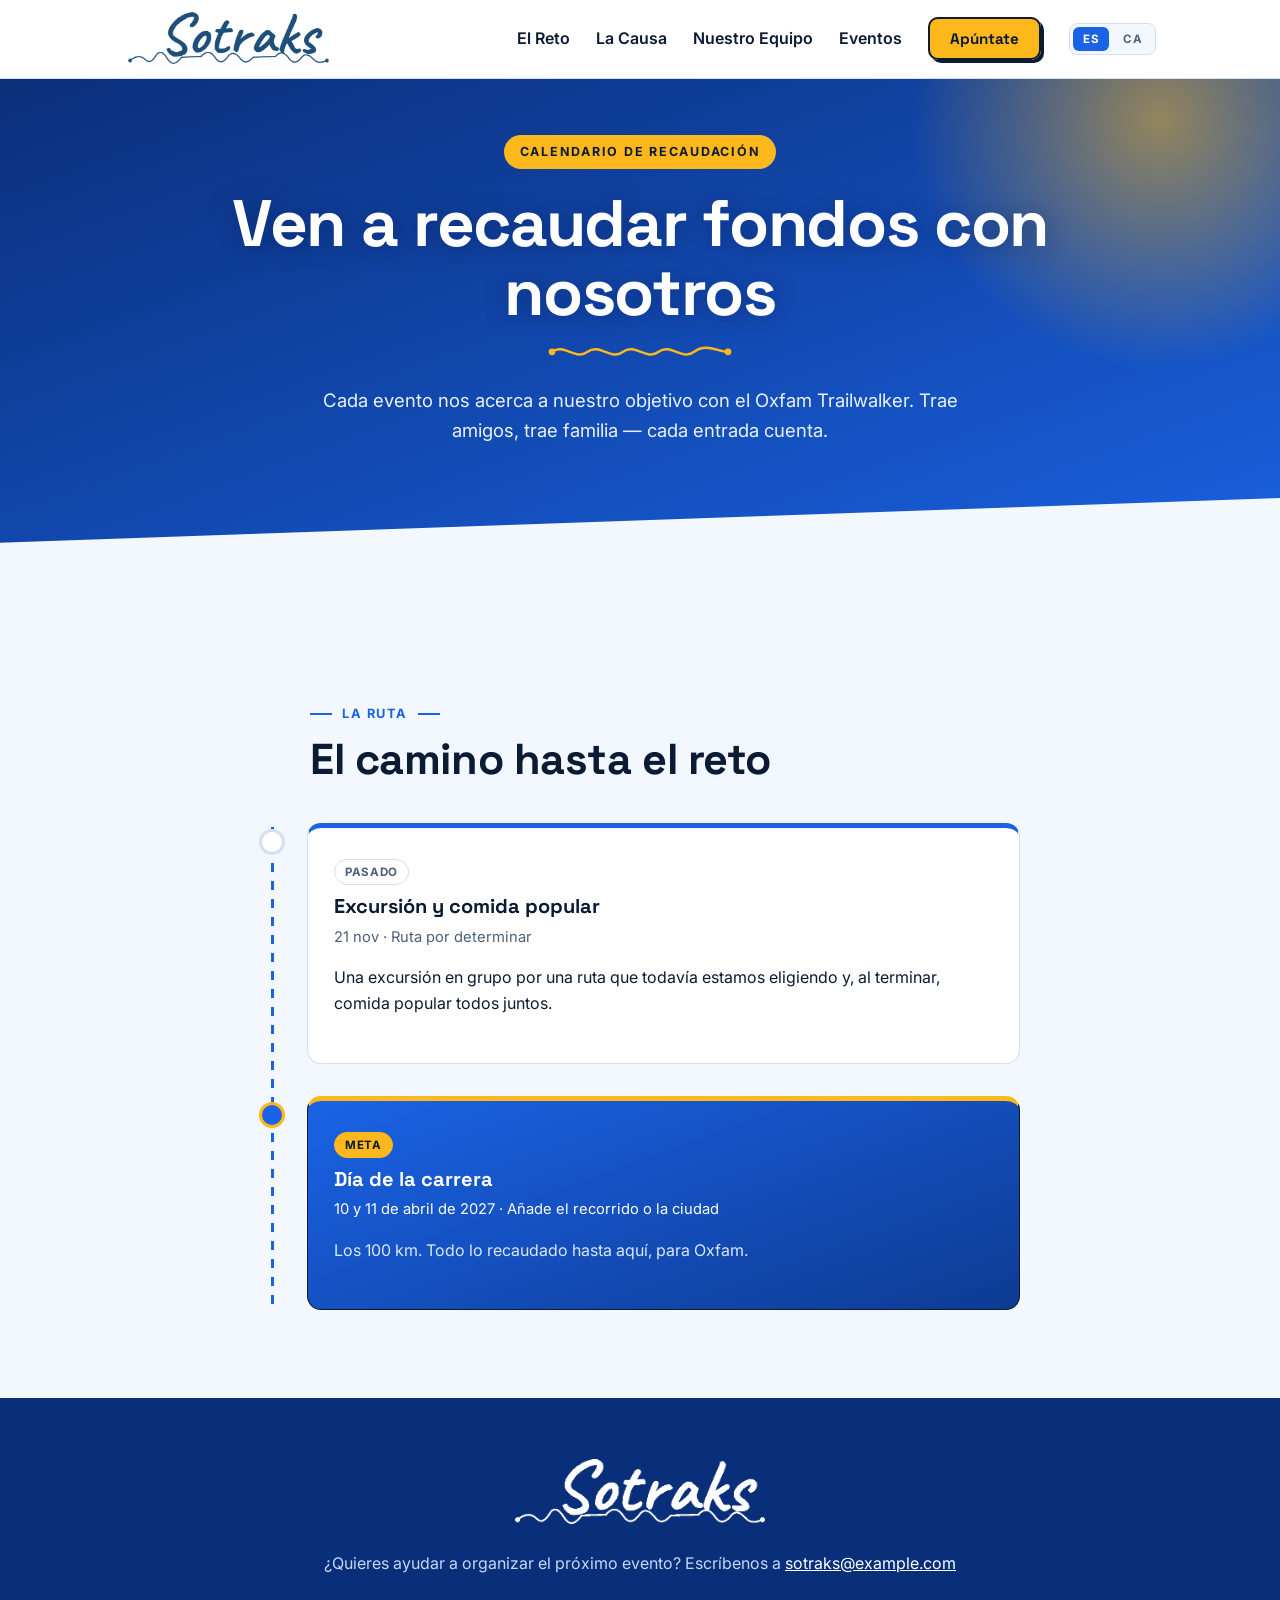
==== commit e3bb8b47: "Rediseño más vivo y con más entusiasmo, y envío opcional a Google Forms Paleta de azul vivo y blanco" ====
--- a/events.html
+++ b/events.html
@@ -59,6 +59,7 @@
 
   <footer class="site-footer">
     <div class="container">
+      <img class="footer-logo" src="images/logo-white.png" alt="SOTRAKS">
       <p><span data-i18n="eventsPage.footerContact"></span> <a data-contact-email href="#"></a></p>
       <div class="socials" data-socials></div>
     </div>
--- a/css/styles.css
+++ b/css/styles.css
@@ -1,14 +1,17 @@
 :root {
-  --ink: #0c1620;
+  --ink: #0b1b33;
   --navy: #1e4e7a;
-  --navy-deep: #10263f;
-  --electric: #3a6ea5;
-  --steel: #93b3d1;
+  --blue: #1a63e6;
+  --blue-deep: #0a2f7a;
+  --sun: #ffb81c;
+  --coral: #ff5d47;
+  --aqua: #12b5c8;
+  --steel: #b9d4ff;
   --white: #ffffff;
-  --paper: #f4f6f7;
-  --line: #dde1e6;
-  --muted: #5c6672;
-  --radius: 8px;
+  --paper: #f3f8ff;
+  --line: #d3e0f3;
+  --muted: #4b6079;
+  --radius: 14px;
   --font-display: "Space Grotesk", "Inter", sans-serif;
   --font-body: "Inter", "Segoe UI", system-ui, -apple-system, sans-serif;
   --font-mono: "Space Mono", "SFMono-Regular", Menlo, monospace;
@@ -30,11 +33,11 @@
   font-family: var(--font-display);
   font-weight: 700;
   color: var(--ink);
-  line-height: 1.15;
+  line-height: 1.12;
   margin-top: 0;
 }
 
-a { color: var(--navy); }
+a { color: var(--blue); }
 
 img { max-width: 100%; display: block; }
 
@@ -43,6 +46,8 @@
   margin: 0 auto;
   padding: 0 24px;
 }
+
+.center { text-align: center; }
 
 /* Kicker tag: small label flanked by hairlines */
 .kicker {
@@ -50,24 +55,21 @@
   align-items: center;
   gap: 10px;
   font-family: var(--font-body);
-  font-size: 0.78rem;
+  font-size: 0.8rem;
   font-weight: 700;
   letter-spacing: 0.12em;
   text-transform: uppercase;
-  color: var(--navy);
+  color: var(--blue);
   margin-bottom: 10px;
 }
 
 .kicker::before,
 .kicker::after {
   content: "";
-  width: 20px;
-  height: 1px;
-  background: var(--navy);
-}
-
-.hero .kicker { color: var(--steel); }
-.hero .kicker::before, .hero .kicker::after { background: var(--steel); }
+  width: 22px;
+  height: 2px;
+  background: currentColor;
+}
 
 /* Reveal-on-scroll */
 .reveal {
@@ -81,8 +83,19 @@
   transform: none;
 }
 
+@keyframes rise {
+  from { opacity: 0; transform: translateY(22px); }
+  to { opacity: 1; transform: none; }
+}
+
+@keyframes marquee {
+  to { transform: translateX(-50%); }
+}
+
 @media (prefers-reduced-motion: reduce) {
   .reveal { opacity: 1; transform: none; transition: none; }
+  .hero .container > * { animation: none !important; }
+  .ticker-track { animation: none !important; }
 }
 
 /* Nav */
@@ -97,14 +110,14 @@
 }
 
 .site-header.scrolled {
-  box-shadow: 0 8px 20px rgba(12, 22, 32, 0.08);
+  box-shadow: 0 8px 20px rgba(11, 27, 51, 0.1);
 }
 
 .nav {
   display: flex;
   align-items: center;
   justify-content: space-between;
-  padding: 10px 24px;
+  padding: 8px 24px;
   max-width: 1080px;
   margin: 0 auto;
   position: relative;
@@ -117,7 +130,7 @@
 }
 
 .nav .brand img {
-  height: 42px;
+  height: 60px;
   width: auto;
   display: block;
 }
@@ -131,6 +144,7 @@
 .nav ul {
   list-style: none;
   display: flex;
+  align-items: center;
   gap: 26px;
   margin: 0;
   padding: 0;
@@ -140,7 +154,7 @@
   color: var(--ink);
   text-decoration: none;
   font-weight: 600;
-  background-image: linear-gradient(var(--navy), var(--navy));
+  background-image: linear-gradient(var(--blue), var(--blue));
   background-repeat: no-repeat;
   background-position: 0 100%;
   background-size: 0% 2px;
@@ -149,24 +163,28 @@
 }
 
 .nav a:hover {
-  color: var(--navy);
+  color: var(--blue);
   background-size: 100% 2px;
 }
 
 .nav .cta {
-  background: var(--ink);
-  color: var(--white);
+  background: var(--sun);
+  color: var(--ink);
   font-weight: 700;
   font-family: var(--font-display);
-  font-size: 0.9rem;
-  padding: 9px 18px;
-  border-radius: 4px;
+  font-size: 0.95rem;
+  padding: 10px 20px;
+  border: 2px solid var(--ink);
+  border-radius: 10px;
+  box-shadow: 3px 3px 0 var(--ink);
   background-image: none;
+  transition: transform 0.15s ease, box-shadow 0.15s ease;
 }
 
 .nav .cta:hover {
-  background: var(--navy);
-  color: var(--white);
+  color: var(--ink);
+  transform: translate(-2px, -2px);
+  box-shadow: 5px 5px 0 var(--ink);
 }
 
 .lang-switch {
@@ -174,7 +192,7 @@
   gap: 4px;
   background: var(--paper);
   border: 1px solid var(--line);
-  border-radius: 4px;
+  border-radius: 8px;
   padding: 3px;
   flex-shrink: 0;
 }
@@ -188,13 +206,13 @@
   font-size: 0.72rem;
   letter-spacing: 0.04em;
   padding: 5px 10px;
-  border-radius: 3px;
+  border-radius: 6px;
   cursor: pointer;
   transition: background 0.15s ease, color 0.15s ease;
 }
 
 .lang-switch button.active {
-  background: var(--ink);
+  background: var(--blue);
   color: var(--white);
 }
 
@@ -213,35 +231,36 @@
 
 .nav-toggle span {
   display: block;
-  height: 2px;
-  border-radius: 1px;
-  background: var(--ink);
+  height: 3px;
+  border-radius: 2px;
+  background: var(--blue-deep);
   transition: transform 0.25s ease, opacity 0.25s ease;
 }
 
-.nav-toggle.open span:nth-child(1) { transform: translateY(7px) rotate(45deg); }
+.nav-toggle.open span:nth-child(1) { transform: translateY(8px) rotate(45deg); }
 .nav-toggle.open span:nth-child(2) { opacity: 0; }
-.nav-toggle.open span:nth-child(3) { transform: translateY(-7px) rotate(-45deg); }
+.nav-toggle.open span:nth-child(3) { transform: translateY(-8px) rotate(-45deg); }
 
 /* Hero */
 .hero {
   position: relative;
   overflow: hidden;
-  background: var(--navy-deep);
+  background: linear-gradient(160deg, var(--blue-deep) 0%, var(--blue) 100%);
   color: var(--white);
-  padding: 72px 24px 110px;
+  padding: 56px 24px 130px;
   text-align: center;
 }
 
+/* warm sunrise glow, like the light in the video */
 .hero::before {
   content: "";
   position: absolute;
-  width: 380px;
-  height: 380px;
-  border: 1px solid rgba(255, 255, 255, 0.14);
+  width: 520px;
+  height: 520px;
   border-radius: 50%;
-  top: -140px;
-  right: -100px;
+  background: radial-gradient(circle, rgba(255, 184, 28, 0.55) 0%, rgba(255, 184, 28, 0) 68%);
+  top: -220px;
+  right: -140px;
   pointer-events: none;
   z-index: 1;
 }
@@ -253,12 +272,17 @@
   height: 100%;
   object-fit: cover;
   z-index: 0;
+  /* slight zoom from the bottom-right pushes the generator's corner badge out of view */
+  transform: scale(1.15);
+  transform-origin: 100% 100%;
 }
 
 .hero-overlay {
   position: absolute;
   inset: 0;
-  background: linear-gradient(160deg, rgba(16, 38, 63, 0.68) 0%, rgba(16, 38, 63, 0.55) 60%, rgba(16, 38, 63, 0.72) 100%);
+  background:
+    radial-gradient(circle at 8% 100%, rgba(255, 184, 28, 0.5), transparent 42%),
+    linear-gradient(160deg, rgba(10, 47, 122, 0.7) 0%, rgba(26, 99, 230, 0.4) 55%, rgba(10, 47, 122, 0.8) 100%);
   z-index: 0;
 }
 
@@ -266,45 +290,72 @@
   position: absolute;
   left: -5%;
   right: -5%;
-  bottom: -2px;
-  height: 70px;
+  bottom: -4vw;
+  height: calc(64px + 4vw);
   background: var(--paper);
   transform: skewY(-2deg);
   transform-origin: bottom left;
   z-index: 2;
 }
 
+.hero-cut.to-sun { background: var(--sun); }
+
 .hero .container { position: relative; z-index: 2; }
 
+.hero .container > * { animation: rise 0.8s cubic-bezier(0.2, 0.7, 0.2, 1) both; }
+.hero .container > *:nth-child(1) { animation-delay: 0.05s; }
+.hero .container > *:nth-child(2) { animation-delay: 0.15s; }
+.hero .container > *:nth-child(3) { animation-delay: 0.25s; }
+.hero .container > *:nth-child(4) { animation-delay: 0.3s; }
+.hero .container > *:nth-child(5) { animation-delay: 0.4s; }
+.hero .container > *:nth-child(6) { animation-delay: 0.5s; }
+.hero .container > *:nth-child(7) { animation-delay: 0.6s; }
+.hero .container > *:nth-child(8) { animation-delay: 0.7s; }
+.hero .container > *:nth-child(9) { animation-delay: 0.8s; }
+
+.hero-logo {
+  width: min(380px, 74vw);
+  height: auto;
+  margin: 0 auto 26px;
+  filter: drop-shadow(0 4px 18px rgba(4, 20, 60, 0.45));
+}
+
 .hero .eyebrow {
+  display: inline-block;
+  background: var(--sun);
+  color: var(--ink);
   text-transform: uppercase;
-  letter-spacing: 0.16em;
+  letter-spacing: 0.14em;
   font-size: 0.78rem;
   font-weight: 700;
-  color: var(--steel);
-  margin-bottom: 14px;
+  padding: 7px 16px;
+  border-radius: 999px;
+  margin-bottom: 20px;
 }
 
 .hero h1 {
   color: var(--white);
-  font-size: clamp(2.1rem, 5vw, 3.4rem);
-  letter-spacing: -0.01em;
-  margin-bottom: 10px;
+  font-size: clamp(2.3rem, 5.8vw, 4.1rem);
+  line-height: 1.06;
+  letter-spacing: -0.02em;
+  max-width: 900px;
+  margin: 0 auto 12px;
+  text-shadow: 0 2px 22px rgba(4, 20, 60, 0.35);
 }
 
 .trail-underline {
   display: block;
-  margin: 0 auto 22px;
+  margin: 0 auto 24px;
   width: 200px;
   height: 22px;
-  color: var(--steel);
+  color: var(--sun);
 }
 
 .hero p.lead {
-  max-width: 620px;
-  margin: 0 auto 32px;
-  color: #c7d2de;
-  font-size: 1.08rem;
+  max-width: 680px;
+  margin: 0 auto 34px;
+  color: #eaf2ff;
+  font-size: 1.16rem;
 }
 
 .button-row {
@@ -312,72 +363,135 @@
   gap: 16px;
   justify-content: center;
   flex-wrap: wrap;
-  margin-bottom: 44px;
+  margin-bottom: 36px;
 }
 
 .btn {
   display: inline-block;
-  padding: 13px 28px;
-  border-radius: 6px;
+  padding: 15px 30px;
+  border-radius: 10px;
   text-decoration: none;
   font-weight: 700;
+  font-size: 1.02rem;
   border: 2px solid transparent;
-  transition: transform 0.15s ease, box-shadow 0.15s ease;
+  transition: transform 0.15s ease, box-shadow 0.15s ease, background 0.15s ease, color 0.15s ease;
 }
 
 .btn-primary {
-  background: var(--white);
+  background: var(--sun);
   color: var(--ink);
   border-color: var(--ink);
-  box-shadow: 4px 4px 0 rgba(12, 22, 32, 0.7);
+  box-shadow: 4px 4px 0 var(--ink);
 }
 
 .btn-primary:hover {
   transform: translate(-2px, -2px);
-  box-shadow: 6px 6px 0 rgba(12, 22, 32, 0.7);
+  box-shadow: 6px 6px 0 var(--ink);
 }
 
 .btn-secondary {
-  background: transparent;
+  background: rgba(255, 255, 255, 0.08);
   color: var(--white);
-  border-color: rgba(255, 255, 255, 0.55);
+  border-color: rgba(255, 255, 255, 0.85);
 }
 
 .btn-secondary:hover {
   transform: translate(-2px, -2px);
-  box-shadow: 4px 4px 0 rgba(255, 255, 255, 0.35);
+  background: var(--white);
+  color: var(--blue-deep);
 }
 
 .btn-outline {
   background: transparent;
-  color: var(--ink);
-  border-color: var(--ink);
+  color: var(--blue);
+  border-color: var(--blue);
 }
 
 .btn-outline:hover {
+  background: var(--blue);
+  color: var(--white);
   transform: translate(-2px, -2px);
   box-shadow: 4px 4px 0 var(--ink);
-  border-color: var(--ink);
-}
+}
+
+/* Next event strip (home hero) */
+.next-event {
+  display: flex;
+  align-items: center;
+  justify-content: center;
+  gap: 18px;
+  flex-wrap: wrap;
+  max-width: 740px;
+  margin: 0 auto 32px;
+  padding: 14px 20px;
+  background: var(--white);
+  color: var(--ink);
+  border: 2px solid var(--ink);
+  border-radius: var(--radius);
+  box-shadow: 6px 6px 0 rgba(11, 27, 51, 0.85);
+  text-align: left;
+}
+
+.date-chip {
+  background: var(--sun);
+  color: var(--ink);
+  border: 2px solid var(--ink);
+  border-radius: 10px;
+  padding: 6px 12px;
+  text-align: center;
+  line-height: 1.1;
+  min-width: 62px;
+}
+
+.date-chip b {
+  display: block;
+  font-family: var(--font-display);
+  font-size: 1.55rem;
+}
+
+.date-chip span {
+  font-size: 0.7rem;
+  font-weight: 700;
+  letter-spacing: 0.08em;
+}
+
+.ne-text { flex: 1 1 220px; }
+
+.ne-label {
+  font-size: 0.7rem;
+  font-weight: 700;
+  text-transform: uppercase;
+  letter-spacing: 0.12em;
+  color: var(--blue);
+}
+
+.ne-text strong {
+  display: block;
+  font-family: var(--font-display);
+  font-size: 1.2rem;
+  line-height: 1.2;
+}
+
+.ne-text span { color: var(--muted); font-size: 0.9rem; }
 
 /* Progress bar */
 .progress-wrap {
   position: relative;
-  background: rgba(255, 255, 255, 0.08);
-  border: 1px solid rgba(255, 255, 255, 0.25);
-  border-radius: 4px;
+  background: rgba(255, 255, 255, 0.22);
+  border: 2px solid rgba(255, 255, 255, 0.55);
+  border-radius: 999px;
   overflow: hidden;
-  height: 14px;
+  height: 16px;
   max-width: 480px;
-  margin: 0 auto 44px;
+  margin: 0 auto 30px;
 }
 
 .progress-bar {
   position: relative;
   height: 100%;
   width: 0%;
-  background: var(--electric);
-  border-radius: 3px;
+  background: var(--sun);
+  border-radius: 999px;
   transition: width 1.1s cubic-bezier(0.22, 1, 0.36, 1);
 }
 
@@ -391,25 +505,52 @@
 }
 
 .hero-stats .stat {
-  background: rgba(255, 255, 255, 0.03);
-  border: 1px solid rgba(255, 255, 255, 0.18);
-  border-radius: 6px;
+  background: rgba(255, 255, 255, 0.14);
+  border: 1px solid rgba(255, 255, 255, 0.3);
+  border-radius: 12px;
   padding: 16px 10px;
+  backdrop-filter: blur(4px);
 }
 
 .hero-stats .stat .value {
-  font-family: var(--font-mono);
-  font-size: 1.5rem;
+  font-family: var(--font-display);
+  font-size: 1.8rem;
   font-weight: 700;
   color: var(--white);
   display: block;
+  line-height: 1.2;
 }
 
 .hero-stats .stat .label {
-  color: #9fb1c4;
-  font-size: 0.68rem;
+  color: #dbe8ff;
+  font-size: 0.7rem;
   text-transform: uppercase;
-  letter-spacing: 0.06em;
+  letter-spacing: 0.07em;
+}
+
+/* Ticker */
+.ticker {
+  background: var(--sun);
+  color: var(--ink);
+  overflow: hidden;
+  white-space: nowrap;
+  padding: 14px 0;
+  border-bottom: 3px solid var(--ink);
+}
+
+.ticker-track {
+  display: inline-flex;
+  animation: marquee 34s linear infinite;
+  will-change: transform;
+}
+
+.ticker-track span {
+  font-family: var(--font-display);
+  font-weight: 700;
+  font-size: 1.1rem;
+  text-transform: uppercase;
+  letter-spacing: 0.05em;
+  padding-right: 1.6rem;
 }
 
 /* Sections */
@@ -419,13 +560,27 @@
 
 section.alt { background: var(--white); }
 
+section.on-blue {
+  background: linear-gradient(160deg, var(--blue) 0%, var(--blue-deep) 140%);
+  color: var(--white);
+}
+
+section.on-blue .section-heading h2 { color: var(--white); }
+section.on-blue .section-heading p { color: #dbe8ff; }
+section.on-blue .kicker { color: var(--sun); }
+
 .section-heading {
   text-align: center;
-  max-width: 640px;
+  max-width: 660px;
   margin: 0 auto 48px;
 }
 
-.section-heading p { color: var(--muted); }
+.section-heading h2 {
+  font-size: clamp(1.9rem, 3.8vw, 2.7rem);
+  letter-spacing: -0.01em;
+}
+
+.section-heading p { color: var(--muted); font-size: 1.05rem; }
 
 .grid {
   display: grid;
@@ -435,9 +590,21 @@
 .grid.cols-2 { grid-template-columns: repeat(auto-fit, minmax(280px, 1fr)); }
 .grid.cols-3 { grid-template-columns: repeat(auto-fit, minmax(220px, 1fr)); }
 
+/* Rotating accent colours for cards, steps, avatars */
+.grid > .card:nth-child(4n+1), .steps > .step:nth-child(4n+1) { --tone: var(--blue); --tone-ink: var(--white); }
+.grid > .card:nth-child(4n+2), .steps > .step:nth-child(4n+2) { --tone: var(--sun); --tone-ink: var(--ink); }
+.grid > .card:nth-child(4n+3), .steps > .step:nth-child(4n+3) { --tone: var(--coral); --tone-ink: var(--white); }
+.grid > .card:nth-child(4n+4), .steps > .step:nth-child(4n+4) { --tone: var(--aqua); --tone-ink: var(--white); }
+
+section.on-blue .grid > .card:nth-child(4n+1) { --tone: var(--aqua); }
+
 .card {
+  --tone: var(--blue);
+  --tone-ink: var(--white);
   background: var(--white);
+  color: var(--ink);
   border: 1px solid var(--line);
+  border-top: 5px solid var(--tone);
   border-radius: var(--radius);
   padding: 30px 26px;
   transition: transform 0.2s ease, box-shadow 0.2s ease, border-color 0.2s ease;
@@ -447,61 +614,93 @@
   transform: translate(-4px, -4px);
   box-shadow: 6px 6px 0 var(--ink);
   border-color: var(--ink);
-}
-
-section.alt .card {
-  background: var(--paper);
-}
-
-.card h3 { margin-bottom: 8px; }
+  border-top-color: var(--tone);
+}
+
+section.alt .card { background: var(--paper); }
+
+.card h3 { margin-bottom: 8px; font-size: 1.25rem; }
 
 .icon-badge {
+  width: 54px;
+  height: 54px;
+  border-radius: 14px;
+  background: var(--tone);
+  color: var(--tone-ink);
+  display: flex;
+  align-items: center;
+  justify-content: center;
+  margin-bottom: 18px;
+}
+
+.icon-badge svg {
+  width: 26px;
+  height: 26px;
+  fill: none;
+  stroke: currentColor;
+  stroke-width: 2;
+  stroke-linecap: round;
+  stroke-linejoin: round;
+}
+
+/* How it works */
+.steps {
+  display: grid;
+  grid-template-columns: repeat(auto-fit, minmax(240px, 1fr));
+  gap: 28px;
+}
+
+.step {
+  --tone: var(--blue);
+  --tone-ink: var(--white);
+  background: var(--white);
+  border: 2px solid var(--ink);
+  border-radius: var(--radius);
+  box-shadow: 6px 6px 0 var(--tone);
+  padding: 28px 24px 26px;
+}
+
+.step-num {
   width: 48px;
   height: 48px;
-  border-radius: 8px;
+  border-radius: 50%;
+  background: var(--tone);
+  color: var(--tone-ink);
   border: 2px solid var(--ink);
-  display: flex;
-  align-items: center;
-  justify-content: center;
-  color: var(--ink);
-  margin-bottom: 18px;
-  transition: border-color 0.2s ease, color 0.2s ease;
-}
-
-.card:hover .icon-badge {
-  border-color: var(--navy);
-  color: var(--navy);
-}
-
-.icon-badge svg {
-  width: 24px;
-  height: 24px;
-  fill: none;
-  stroke: currentColor;
-  stroke-width: 1.8;
-  stroke-linecap: round;
-  stroke-linejoin: round;
-}
-
+  display: grid;
+  place-items: center;
+  font-family: var(--font-display);
+  font-weight: 700;
+  font-size: 1.35rem;
+  margin-bottom: 16px;
+}
+
+.step h3 { font-size: 1.3rem; margin-bottom: 8px; }
+.step p { margin: 0; color: var(--muted); }
+
+.steps + .center { margin-top: 44px; }
+
+/* Team */
 .team-card {
   text-align: center;
   position: relative;
+  padding: 28px 18px 24px;
 }
 
 .team-photo {
-  width: 88px;
-  height: 88px;
+  width: 96px;
+  height: 96px;
   border-radius: 50%;
-  background: var(--paper);
-  border: 1px solid var(--line);
+  background: var(--tone);
+  color: var(--tone-ink);
+  border: 3px solid var(--ink);
   margin: 0 auto 16px;
   display: flex;
   align-items: center;
   justify-content: center;
-  color: var(--navy);
   font-family: var(--font-display);
   font-weight: 700;
-  font-size: 1.3rem;
+  font-size: 2rem;
   overflow: hidden;
 }
 
@@ -519,9 +718,9 @@
   left: 11px;
   top: 4px;
   bottom: 4px;
-  width: 2px;
-  background-image: linear-gradient(to bottom, var(--ink) 0 8px, transparent 8px 18px);
-  background-size: 2px 18px;
+  width: 3px;
+  background-image: linear-gradient(to bottom, var(--blue) 0 9px, transparent 9px 18px);
+  background-size: 3px 18px;
   background-repeat: repeat-y;
 }
 
@@ -538,28 +737,21 @@
 .trail-node {
   position: relative;
   z-index: 1;
-  flex: 0 0 24px;
-  width: 24px;
-  height: 24px;
+  flex: 0 0 26px;
+  width: 26px;
+  height: 26px;
   margin-top: 6px;
+  margin-left: -1px;
   border-radius: 50%;
   background: var(--white);
-  border: 2px solid var(--line);
-}
-
-.trail-item.is-upcoming .trail-node { border-color: var(--navy); }
-
-.trail-item.is-upcoming .trail-node::after {
-  content: "";
-  position: absolute;
-  inset: 4px;
-  border-radius: 50%;
-  background: var(--navy);
-}
+  border: 3px solid var(--line);
+}
+
+.trail-item.is-upcoming .trail-node { border-color: var(--ink); background: var(--sun); }
 
 .trail-item.is-finish .trail-node {
-  border-color: var(--ink);
-  background: var(--ink);
+  border-color: var(--sun);
+  background: var(--blue);
 }
 
 .trail-item .event-card { flex: 1; margin-top: 0; }
@@ -567,30 +759,28 @@
 /* Events */
 .event-card { width: 100%; }
 
-.event-meta {
-  font-size: 0.9rem;
-}
-
 .finish-card {
-  background: var(--ink);
+  background: linear-gradient(160deg, var(--blue) 0%, var(--blue-deep) 130%);
   border-color: var(--ink);
+  border-top-color: var(--sun);
 }
 
 .finish-card h3,
 .finish-card .event-meta { color: var(--white); }
 
-.finish-card p { color: #b9c4d0; }
+.finish-card p { color: #dbe8ff; }
 
 .finish-card .event-status {
-  border-color: var(--steel);
-  color: var(--steel);
+  background: var(--sun);
+  border-color: var(--sun);
+  color: var(--ink);
 }
 
 .event-body h3 { margin-bottom: 4px; }
 
 .event-meta {
   color: var(--muted);
-  font-size: 0.9rem;
+  font-size: 0.92rem;
   margin-bottom: 8px;
 }
 
@@ -599,14 +789,14 @@
   font-size: 0.72rem;
   font-weight: 700;
   text-transform: uppercase;
-  letter-spacing: 0.05em;
-  padding: 3px 9px;
-  border-radius: 3px;
+  letter-spacing: 0.06em;
+  padding: 3px 10px;
+  border-radius: 999px;
   border: 1px solid;
   margin-bottom: 10px;
 }
 
-.event-status.upcoming { border-color: var(--navy); color: var(--navy); }
+.event-status.upcoming { border-color: var(--blue); color: var(--blue); background: #e8f1ff; }
 .event-status.past { border-color: var(--line); color: var(--muted); }
 
 .empty-state {
@@ -615,12 +805,44 @@
   padding: 48px 0;
 }
 
+/* Closing call-to-action band */
+.cta-band {
+  position: relative;
+  overflow: hidden;
+  background: var(--blue-deep) url("../images/corredores.jpg") center / cover no-repeat;
+  color: var(--white);
+  text-align: center;
+  padding: 100px 0;
+}
+
+.cta-band::before {
+  content: "";
+  position: absolute;
+  inset: 0;
+  background:
+    radial-gradient(circle at 92% 0%, rgba(255, 184, 28, 0.4), transparent 45%),
+    linear-gradient(160deg, rgba(10, 47, 122, 0.84), rgba(26, 99, 230, 0.7));
+}
+
+.cta-band .container { position: relative; }
+.cta-band .section-heading { margin-bottom: 30px; }
+.cta-band .section-heading h2 { color: var(--white); font-size: clamp(2.2rem, 5vw, 3.6rem); }
+.cta-band .section-heading p { color: #eaf2ff; font-size: 1.12rem; }
+.cta-band .kicker { color: var(--sun); }
+.cta-band .button-row { margin-bottom: 0; }
+
 /* Footer */
 .site-footer {
-  background: var(--navy-deep);
-  color: #a9b8c8;
-  padding: 48px 0;
+  background: var(--blue-deep);
+  color: #c5d8f7;
+  padding: 56px 0 48px;
   text-align: center;
+}
+
+.footer-logo {
+  width: min(260px, 70vw);
+  height: auto;
+  margin: 0 auto 22px;
 }
 
 .site-footer a { color: var(--white); }
@@ -638,17 +860,18 @@
 button.btn { cursor: pointer; font-family: var(--font-body); font-size: 1rem; }
 
 .btn-solid {
-  background: var(--ink);
+  background: var(--blue);
   color: var(--white);
   border-color: var(--ink);
+  box-shadow: 4px 4px 0 var(--ink);
 }
 
 .btn-solid:hover {
   transform: translate(-2px, -2px);
-  box-shadow: 4px 4px 0 var(--navy);
-}
-
-.btn-small { padding: 7px 16px; font-size: 0.85rem; }
+  box-shadow: 6px 6px 0 var(--ink);
+}
+
+.btn-small { padding: 8px 18px; font-size: 0.88rem; }
 
 .event-actions { margin-top: 14px; }
 
@@ -660,6 +883,7 @@
 .form-card {
   background: var(--white);
   border: 1px solid var(--line);
+  border-top: 5px solid var(--blue);
   border-radius: var(--radius);
   padding: 36px 32px;
 }
@@ -682,8 +906,8 @@
 .field textarea {
   font: inherit;
   padding: 11px 12px;
-  border: 1px solid #c4cad1;
-  border-radius: 6px;
+  border: 1px solid #b9c9df;
+  border-radius: 8px;
   background: var(--white);
   color: var(--ink);
   width: 100%;
@@ -693,8 +917,8 @@
 .field select:focus,
 .field textarea:focus {
   outline: none;
-  border-color: var(--navy);
-  box-shadow: 0 0 0 3px rgba(30, 78, 122, 0.15);
+  border-color: var(--blue);
+  box-shadow: 0 0 0 3px rgba(26, 99, 230, 0.2);
 }
 
 .field-row {
@@ -716,7 +940,7 @@
 .summary {
   margin: 0 0 24px;
   border: 1px solid var(--line);
-  border-radius: 6px;
+  border-radius: 8px;
 }
 
 .summary div {
@@ -735,7 +959,7 @@
 
 .pay-method {
   border: 1px solid var(--line);
-  border-radius: 6px;
+  border-radius: 8px;
   padding: 14px 16px;
   background: var(--paper);
 }
@@ -757,7 +981,7 @@
   border: 1px solid var(--ink);
   background: var(--white);
   color: var(--ink);
-  border-radius: 4px;
+  border-radius: 6px;
   padding: 4px 10px;
   font: 700 0.78rem var(--font-body);
   cursor: pointer;
@@ -781,10 +1005,15 @@
 @media (max-width: 600px) {
   .field-row { grid-template-columns: 1fr; gap: 0; }
   .form-card { padding: 26px 20px; }
+  .ticker-track span { font-size: 0.95rem; }
+  .next-event { justify-content: flex-start; }
+  .hero { padding-bottom: 110px; }
 }
 
 @media (max-width: 760px) {
   .nav-toggle { display: flex; }
+
+  .nav .brand img { height: 48px; }
 
   .nav-menu {
     position: absolute;
@@ -808,6 +1037,7 @@
 
   .nav ul {
     flex-direction: column;
+    align-items: stretch;
     gap: 4px;
     width: 100%;
   }
@@ -823,6 +1053,7 @@
   .nav .cta {
     display: inline-block;
     margin-top: 8px;
+    text-align: center;
   }
 
   .lang-switch { margin-top: 14px; align-self: flex-start; }
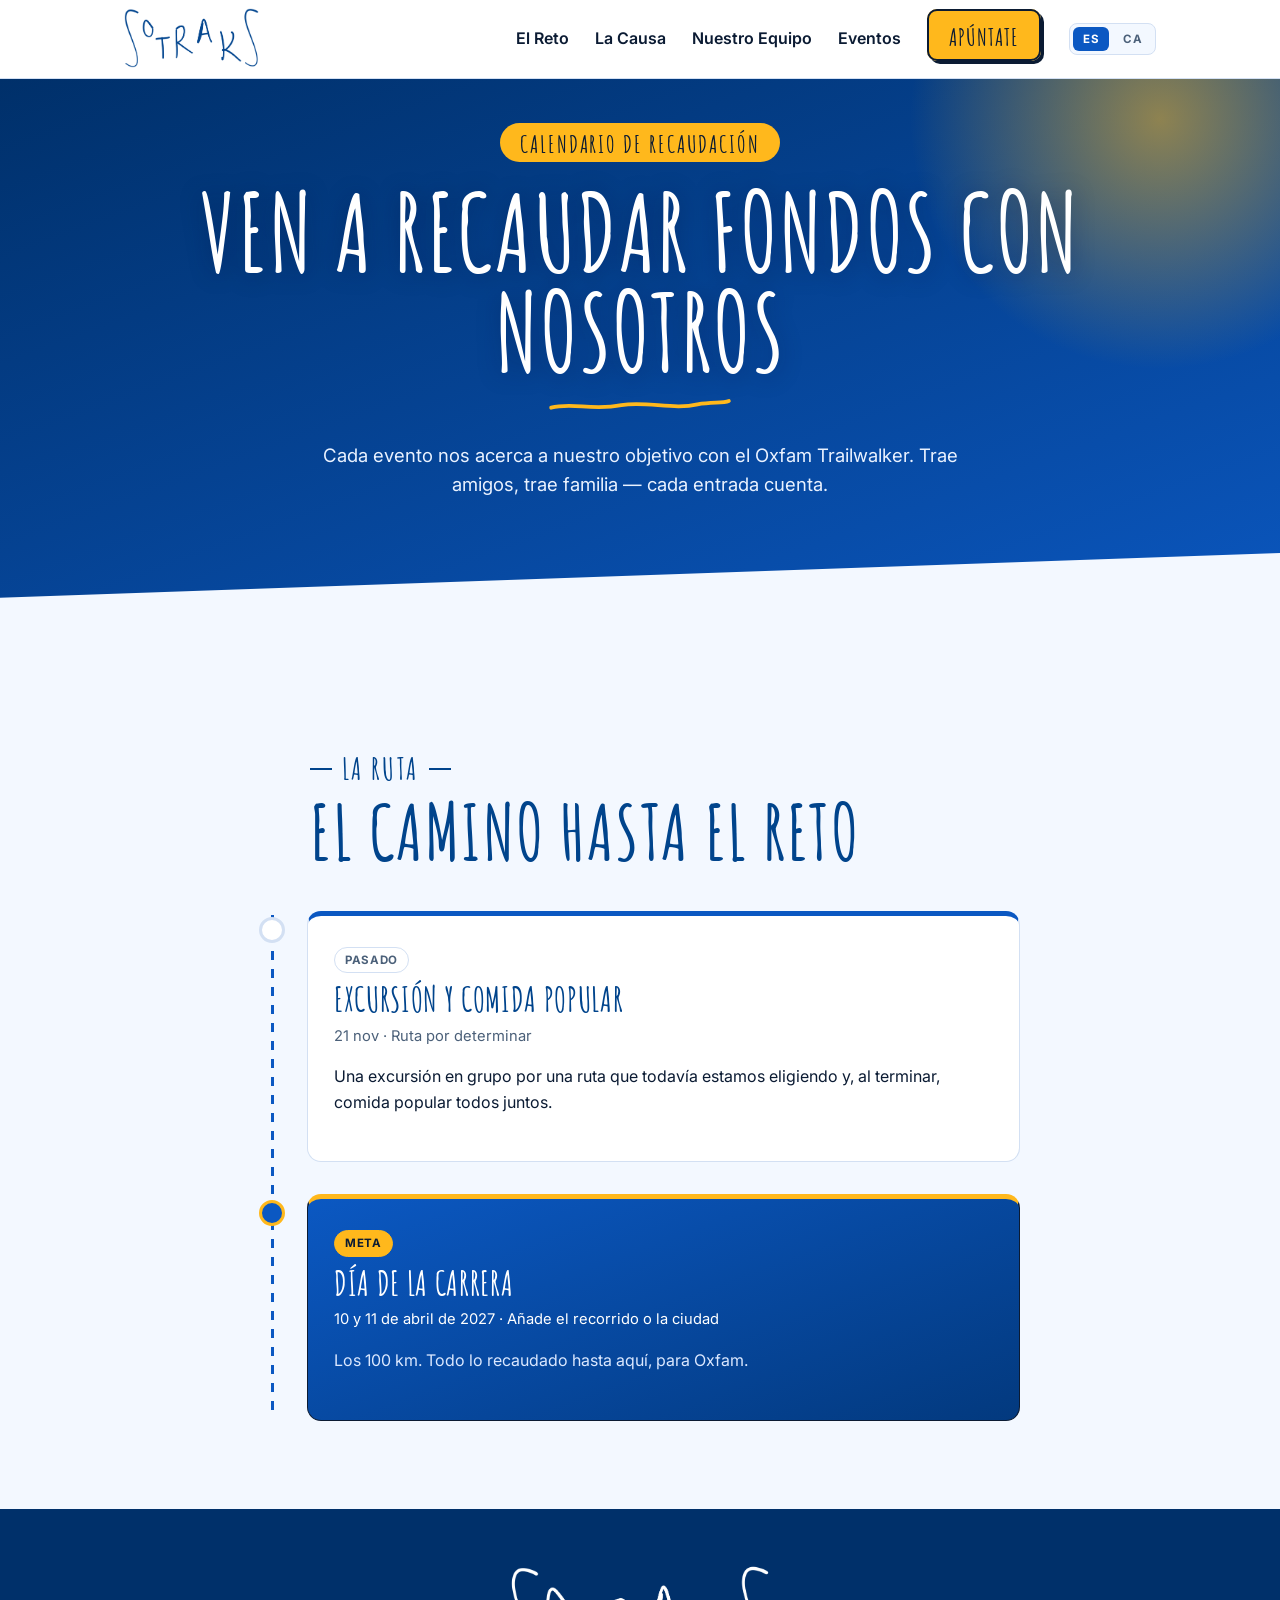
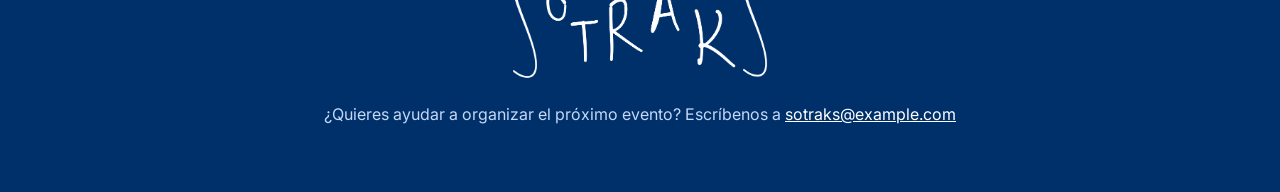
==== commit 47f9ac81: "Adopta el logo oficial y su estilo de rotulador, y estrena tarjetas con foto Sustituye el logo por e" ====
--- a/events.html
+++ b/events.html
@@ -6,7 +6,7 @@
   <title>SOTRAKS · Eventos</title>
   <link rel="preconnect" href="https://fonts.googleapis.com">
   <link rel="preconnect" href="https://fonts.gstatic.com" crossorigin>
-  <link href="https://fonts.googleapis.com/css2?family=Space+Grotesk:wght@500;600;700&family=Space+Mono:wght@400;700&family=Inter:wght@400;500;600;700&display=swap" rel="stylesheet">
+  <link href="https://fonts.googleapis.com/css2?family=Amatic+SC:wght@400;700&family=Space+Mono:wght@400;700&family=Inter:wght@400;500;600;700&display=swap" rel="stylesheet">
   <link rel="stylesheet" href="css/styles.css">
 </head>
 <body>
@@ -33,14 +33,12 @@
     </nav>
   </header>
 
-  <section class="hero">
+  <section class="hero hero-compact">
     <div class="container">
       <div class="eyebrow" data-i18n="eventsPage.eyebrow"></div>
       <h1 data-i18n="eventsPage.headline"></h1>
       <svg class="trail-underline" viewBox="0 0 220 26" aria-hidden="true">
-        <path d="M6,14 C20,3 34,25 48,14 C62,3 76,25 90,14 C104,3 118,25 132,14 C146,3 160,25 174,14 C188,3 202,14 214,14" fill="none" stroke="currentColor" stroke-width="3" stroke-linecap="round"/>
-        <circle cx="6" cy="14" r="4" fill="currentColor"/>
-        <circle cx="214" cy="14" r="4" fill="currentColor"/>
+        <path d="M5,15 C30,8 52,19 88,12 C118,7 150,18 178,11 C196,8 208,10 215,7" fill="none" stroke="currentColor" stroke-width="4.5" stroke-linecap="round"/>
       </svg>
       <p class="lead" data-i18n="eventsPage.lead"></p>
     </div>
--- a/css/styles.css
+++ b/css/styles.css
@@ -1,8 +1,8 @@
 :root {
   --ink: #0b1b33;
-  --navy: #1e4e7a;
-  --blue: #1a63e6;
-  --blue-deep: #0a2f7a;
+  --navy: #00448c;
+  --blue: #0b58c2;
+  --blue-deep: #00306a;
   --sun: #ffb81c;
   --coral: #ff5d47;
   --aqua: #12b5c8;
@@ -12,7 +12,7 @@
   --line: #d3e0f3;
   --muted: #4b6079;
   --radius: 14px;
-  --font-display: "Space Grotesk", "Inter", sans-serif;
+  --font-display: "Amatic SC", "Arial Narrow", "Inter", sans-serif;
   --font-body: "Inter", "Segoe UI", system-ui, -apple-system, sans-serif;
   --font-mono: "Space Mono", "SFMono-Regular", Menlo, monospace;
 }
@@ -32,10 +32,16 @@
 h1, h2, h3 {
   font-family: var(--font-display);
   font-weight: 700;
-  color: var(--ink);
-  line-height: 1.12;
+  text-transform: uppercase;
+  letter-spacing: 0.02em;
+  color: var(--navy);
+  line-height: 1;
   margin-top: 0;
 }
+
+h1 { font-size: 3.6rem; }
+h2 { font-size: 3rem; }
+h3 { font-size: 1.9rem; }
 
 a { color: var(--blue); }
 
@@ -54,12 +60,13 @@
   display: inline-flex;
   align-items: center;
   gap: 10px;
-  font-family: var(--font-body);
-  font-size: 0.8rem;
-  font-weight: 700;
-  letter-spacing: 0.12em;
+  font-family: var(--font-display);
+  font-size: 1.85rem;
+  font-weight: 700;
+  letter-spacing: 0.08em;
   text-transform: uppercase;
-  color: var(--blue);
+  color: var(--navy);
+  line-height: 1;
   margin-bottom: 10px;
 }
 
@@ -172,8 +179,11 @@
   color: var(--ink);
   font-weight: 700;
   font-family: var(--font-display);
-  font-size: 0.95rem;
-  padding: 10px 20px;
+  font-size: 1.5rem;
+  letter-spacing: 0.04em;
+  text-transform: uppercase;
+  line-height: 1;
+  padding: 11px 20px 7px;
   border: 2px solid var(--ink);
   border-radius: 10px;
   box-shadow: 3px 3px 0 var(--ink);
@@ -282,7 +292,7 @@
   inset: 0;
   background:
     radial-gradient(circle at 8% 100%, rgba(255, 184, 28, 0.5), transparent 42%),
-    linear-gradient(160deg, rgba(10, 47, 122, 0.7) 0%, rgba(26, 99, 230, 0.4) 55%, rgba(10, 47, 122, 0.8) 100%);
+    linear-gradient(160deg, rgba(0, 48, 106, 0.7) 0%, rgba(11, 88, 194, 0.4) 55%, rgba(0, 48, 106, 0.8) 100%);
   z-index: 0;
 }
 
@@ -302,6 +312,9 @@
 
 .hero .container { position: relative; z-index: 2; }
 
+.hero-compact { padding-top: 44px; }
+.hero-compact h1 { font-size: clamp(3.2rem, 7.5vw, 5.2rem); }
+
 .hero .container > * { animation: rise 0.8s cubic-bezier(0.2, 0.7, 0.2, 1) both; }
 .hero .container > *:nth-child(1) { animation-delay: 0.05s; }
 .hero .container > *:nth-child(2) { animation-delay: 0.15s; }
@@ -314,7 +327,7 @@
 .hero .container > *:nth-child(9) { animation-delay: 0.8s; }
 
 .hero-logo {
-  width: min(380px, 74vw);
+  width: min(360px, 74vw);
   height: auto;
   margin: 0 auto 26px;
   filter: drop-shadow(0 4px 18px rgba(4, 20, 60, 0.45));
@@ -324,20 +337,22 @@
   display: inline-block;
   background: var(--sun);
   color: var(--ink);
+  font-family: var(--font-display);
   text-transform: uppercase;
-  letter-spacing: 0.14em;
-  font-size: 0.78rem;
-  font-weight: 700;
-  padding: 7px 16px;
+  letter-spacing: 0.08em;
+  font-size: 1.5rem;
+  font-weight: 700;
+  line-height: 1;
+  padding: 9px 20px 6px;
   border-radius: 999px;
   margin-bottom: 20px;
 }
 
 .hero h1 {
   color: var(--white);
-  font-size: clamp(2.3rem, 5.8vw, 4.1rem);
-  line-height: 1.06;
-  letter-spacing: -0.02em;
+  font-size: clamp(3.6rem, 9vw, 6.6rem);
+  line-height: 0.95;
+  letter-spacing: 0.015em;
   max-width: 900px;
   margin: 0 auto 12px;
   text-shadow: 0 2px 22px rgba(4, 20, 60, 0.35);
@@ -368,11 +383,15 @@
 
 .btn {
   display: inline-block;
-  padding: 15px 30px;
+  padding: 14px 30px 9px;
   border-radius: 10px;
   text-decoration: none;
-  font-weight: 700;
-  font-size: 1.02rem;
+  font-family: var(--font-display);
+  font-weight: 700;
+  font-size: 1.7rem;
+  letter-spacing: 0.04em;
+  text-transform: uppercase;
+  line-height: 1;
   border: 2px solid transparent;
   transition: transform 0.15s ease, box-shadow 0.15s ease, background 0.15s ease, color 0.15s ease;
 }
@@ -446,7 +465,8 @@
 .date-chip b {
   display: block;
   font-family: var(--font-display);
-  font-size: 1.55rem;
+  font-size: 2.3rem;
+  line-height: 0.9;
 }
 
 .date-chip span {
@@ -468,8 +488,10 @@
 .ne-text strong {
   display: block;
   font-family: var(--font-display);
-  font-size: 1.2rem;
-  line-height: 1.2;
+  font-size: 1.9rem;
+  text-transform: uppercase;
+  letter-spacing: 0.02em;
+  line-height: 1;
 }
 
 .ne-text span { color: var(--muted); font-size: 0.9rem; }
@@ -514,11 +536,12 @@
 
 .hero-stats .stat .value {
   font-family: var(--font-display);
-  font-size: 1.8rem;
+  font-size: 2.9rem;
   font-weight: 700;
   color: var(--white);
   display: block;
-  line-height: 1.2;
+  line-height: 1;
+  padding-bottom: 4px;
 }
 
 .hero-stats .stat .label {
@@ -534,7 +557,7 @@
   color: var(--ink);
   overflow: hidden;
   white-space: nowrap;
-  padding: 14px 0;
+  padding: 12px 0 8px;
   border-bottom: 3px solid var(--ink);
 }
 
@@ -547,9 +570,10 @@
 .ticker-track span {
   font-family: var(--font-display);
   font-weight: 700;
-  font-size: 1.1rem;
+  font-size: 1.9rem;
+  line-height: 1;
   text-transform: uppercase;
-  letter-spacing: 0.05em;
+  letter-spacing: 0.06em;
   padding-right: 1.6rem;
 }
 
@@ -576,11 +600,12 @@
 }
 
 .section-heading h2 {
-  font-size: clamp(1.9rem, 3.8vw, 2.7rem);
-  letter-spacing: -0.01em;
-}
-
-.section-heading p { color: var(--muted); font-size: 1.05rem; }
+  font-size: clamp(3.2rem, 7vw, 4.8rem);
+  letter-spacing: 0.02em;
+  margin-bottom: 8px;
+}
+
+.section-heading p { color: var(--muted); font-size: 1.08rem; }
 
 .grid {
   display: grid;
@@ -619,7 +644,7 @@
 
 section.alt .card { background: var(--paper); }
 
-.card h3 { margin-bottom: 8px; font-size: 1.25rem; }
+.card h3 { margin-bottom: 8px; font-size: 2.1rem; }
 
 .icon-badge {
   width: 54px;
@@ -671,11 +696,13 @@
   place-items: center;
   font-family: var(--font-display);
   font-weight: 700;
-  font-size: 1.35rem;
+  font-size: 2rem;
+  line-height: 1;
+  padding-top: 4px;
   margin-bottom: 16px;
 }
 
-.step h3 { font-size: 1.3rem; margin-bottom: 8px; }
+.step h3 { font-size: 2.2rem; margin-bottom: 8px; }
 .step p { margin: 0; color: var(--muted); }
 
 .steps + .center { margin-top: 44px; }
@@ -684,27 +711,40 @@
 .team-card {
   text-align: center;
   position: relative;
-  padding: 28px 18px 24px;
+  padding: 0;
+  overflow: hidden;
+  border-top: 1px solid var(--line);
 }
 
 .team-photo {
-  width: 96px;
-  height: 96px;
-  border-radius: 50%;
+  width: 100%;
+  aspect-ratio: 1 / 1;
   background: var(--tone);
   color: var(--tone-ink);
-  border: 3px solid var(--ink);
-  margin: 0 auto 16px;
+  border-bottom: 3px solid var(--ink);
   display: flex;
   align-items: center;
   justify-content: center;
   font-family: var(--font-display);
   font-weight: 700;
-  font-size: 2rem;
+  font-size: 6rem;
+  line-height: 1;
   overflow: hidden;
 }
 
-.team-photo img { width: 100%; height: 100%; object-fit: cover; }
+.team-photo img {
+  width: 100%;
+  height: 100%;
+  object-fit: cover;
+  object-position: center;
+  display: block;
+}
+
+.team-body { padding: 16px 14px 20px; }
+.team-body h3 { margin: 0 0 4px; font-size: 2.2rem; }
+.team-body p { margin: 8px 0 0; font-size: 0.92rem; color: var(--muted); }
+
+.grid[data-team-list] { grid-template-columns: repeat(auto-fill, minmax(170px, 1fr)); }
 
 /* Trail timeline (events page) */
 .trail {
@@ -821,12 +861,12 @@
   inset: 0;
   background:
     radial-gradient(circle at 92% 0%, rgba(255, 184, 28, 0.4), transparent 45%),
-    linear-gradient(160deg, rgba(10, 47, 122, 0.84), rgba(26, 99, 230, 0.7));
+    linear-gradient(160deg, rgba(0, 48, 106, 0.84), rgba(11, 88, 194, 0.7));
 }
 
 .cta-band .container { position: relative; }
 .cta-band .section-heading { margin-bottom: 30px; }
-.cta-band .section-heading h2 { color: var(--white); font-size: clamp(2.2rem, 5vw, 3.6rem); }
+.cta-band .section-heading h2 { color: var(--white); font-size: clamp(3.8rem, 9vw, 6rem); }
 .cta-band .section-heading p { color: #eaf2ff; font-size: 1.12rem; }
 .cta-band .kicker { color: var(--sun); }
 .cta-band .button-row { margin-bottom: 0; }
@@ -857,7 +897,7 @@
 /* Buttons: solid + small */
 [hidden] { display: none !important; }
 
-button.btn { cursor: pointer; font-family: var(--font-body); font-size: 1rem; }
+button.btn { cursor: pointer; }
 
 .btn-solid {
   background: var(--blue);
@@ -871,7 +911,7 @@
   box-shadow: 6px 6px 0 var(--ink);
 }
 
-.btn-small { padding: 8px 18px; font-size: 0.88rem; }
+.btn-small { padding: 9px 18px 5px; font-size: 1.35rem; }
 
 .event-actions { margin-top: 14px; }
 
@@ -890,7 +930,7 @@
 
 .form-card + .form-card { margin-top: 24px; }
 
-.form-card h2 { margin-bottom: 22px; }
+.form-card h2 { margin-bottom: 22px; font-size: 3.2rem; }
 
 .field {
   display: flex;
@@ -918,7 +958,7 @@
 .field textarea:focus {
   outline: none;
   border-color: var(--blue);
-  box-shadow: 0 0 0 3px rgba(26, 99, 230, 0.2);
+  box-shadow: 0 0 0 3px rgba(11, 88, 194, 0.2);
 }
 
 .field-row {
@@ -964,7 +1004,7 @@
   background: var(--paper);
 }
 
-.pay-method h3 { font-size: 1rem; margin-bottom: 8px; }
+.pay-method h3 { font-size: 1.6rem; margin-bottom: 6px; }
 .pay-method .form-note { margin: 8px 0 0; }
 
 .pay-value {
@@ -991,6 +1031,56 @@
 
 .concept { margin-top: 14px; }
 
+.pay-title { font-size: 1.9rem; margin: 26px 0 12px; }
+
+.ref-card {
+  background: #fff6dc;
+  border: 2px solid var(--ink);
+  border-radius: var(--radius);
+  box-shadow: 5px 5px 0 var(--sun);
+  padding: 20px 22px;
+  margin-bottom: 8px;
+}
+
+.ref-label {
+  font-size: 0.75rem;
+  font-weight: 700;
+  text-transform: uppercase;
+  letter-spacing: 0.12em;
+  color: var(--muted);
+}
+
+.ref-row {
+  display: flex;
+  align-items: center;
+  justify-content: space-between;
+  gap: 14px;
+  flex-wrap: wrap;
+  margin: 4px 0 8px;
+}
+
+.ref-code {
+  font-family: var(--font-body);
+  font-weight: 800;
+  font-size: 2.3rem;
+  letter-spacing: 0.06em;
+  font-variant-numeric: tabular-nums;
+  line-height: 1.1;
+}
+
+.ref-help { margin: 0; font-size: 0.9rem; color: var(--muted); }
+
+.info-box {
+  background: #e8f1ff;
+  border-left: 4px solid var(--blue);
+  border-radius: 8px;
+  padding: 14px 16px;
+  margin: 20px 0 0;
+  font-size: 0.95rem;
+}
+
+.info-box strong { display: block; margin-bottom: 4px; }
+
 .pay-actions {
   display: flex;
   gap: 14px;
@@ -1002,10 +1092,16 @@
   .hero-stats { grid-template-columns: repeat(2, 1fr); }
 }
 
+@media (max-width: 560px) {
+  .grid[data-team-list] { grid-template-columns: repeat(2, 1fr); gap: 16px; }
+  .team-photo { font-size: 4.5rem; }
+}
+
 @media (max-width: 600px) {
+  .hero .eyebrow { font-size: 1.2rem; letter-spacing: 0.05em; padding: 8px 14px 5px; }
   .field-row { grid-template-columns: 1fr; gap: 0; }
   .form-card { padding: 26px 20px; }
-  .ticker-track span { font-size: 0.95rem; }
+  .ticker-track span { font-size: 1.5rem; }
   .next-event { justify-content: flex-start; }
   .hero { padding-bottom: 110px; }
 }
